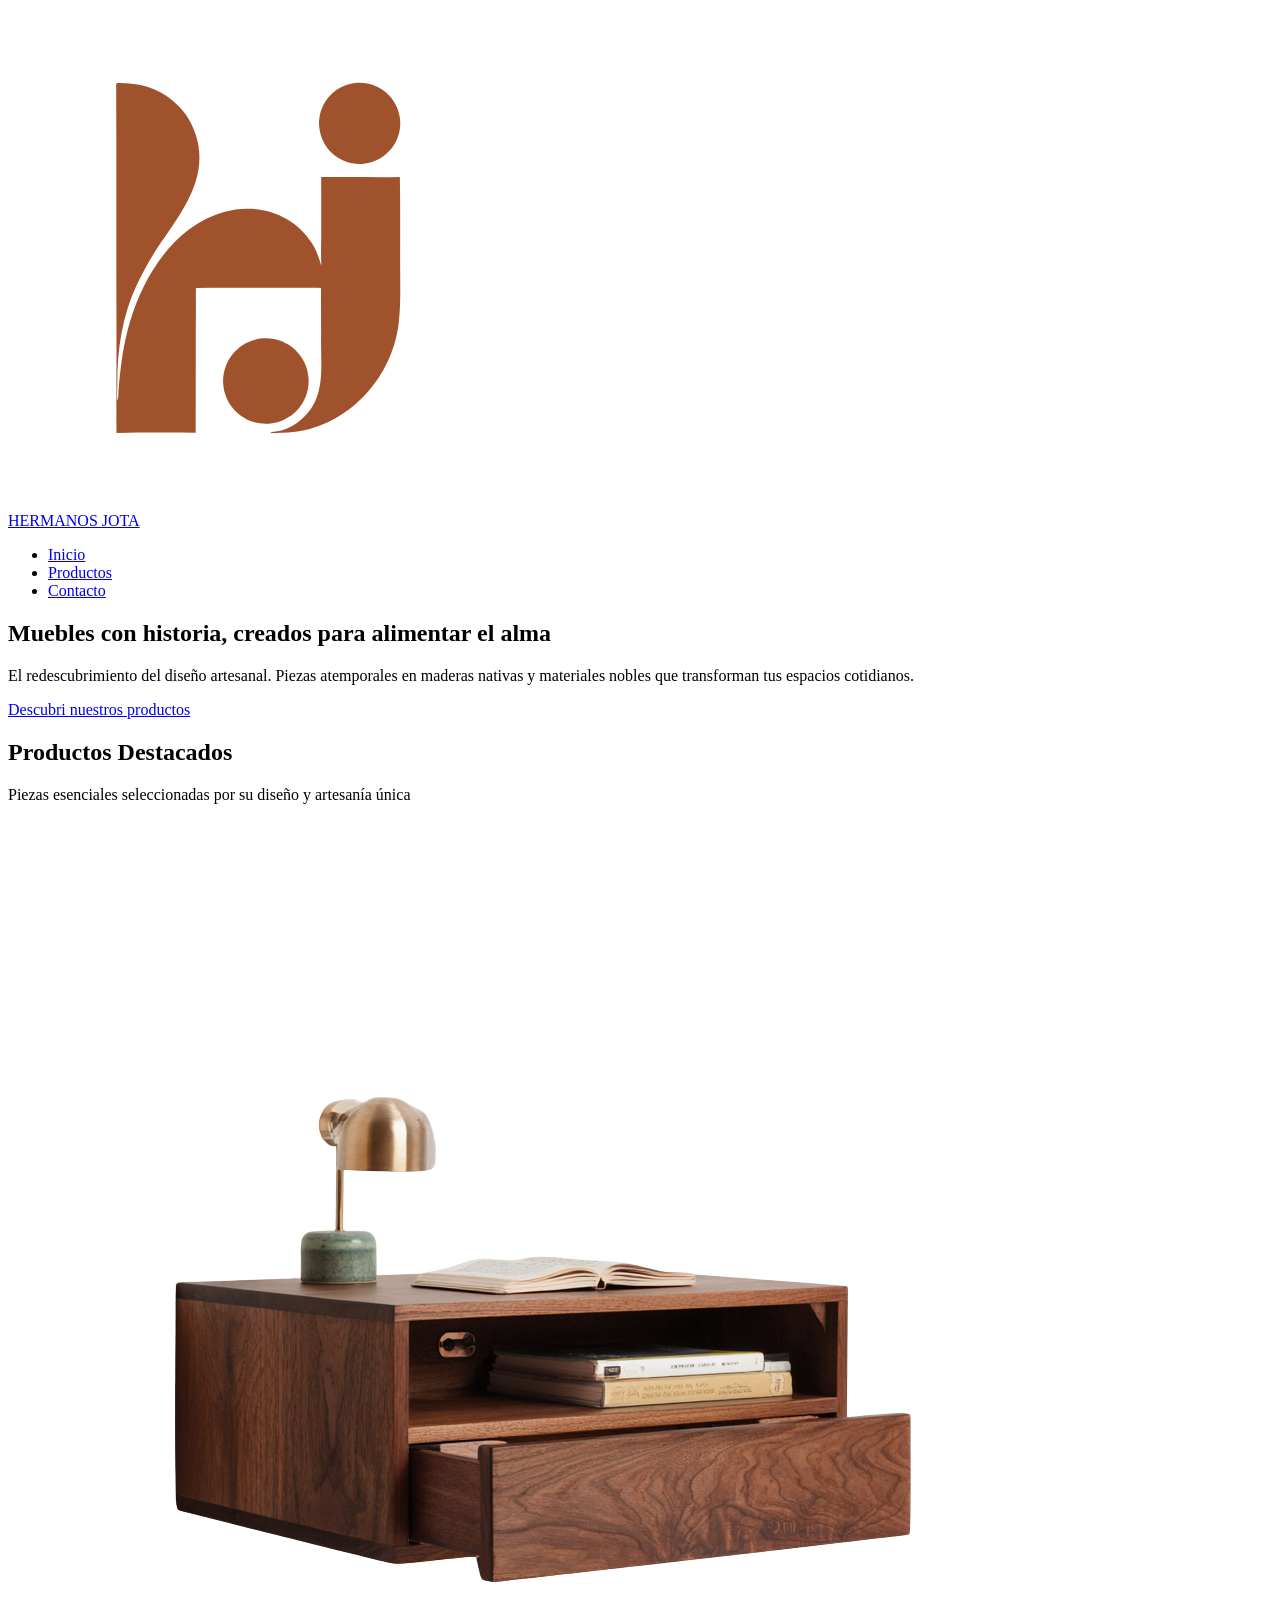
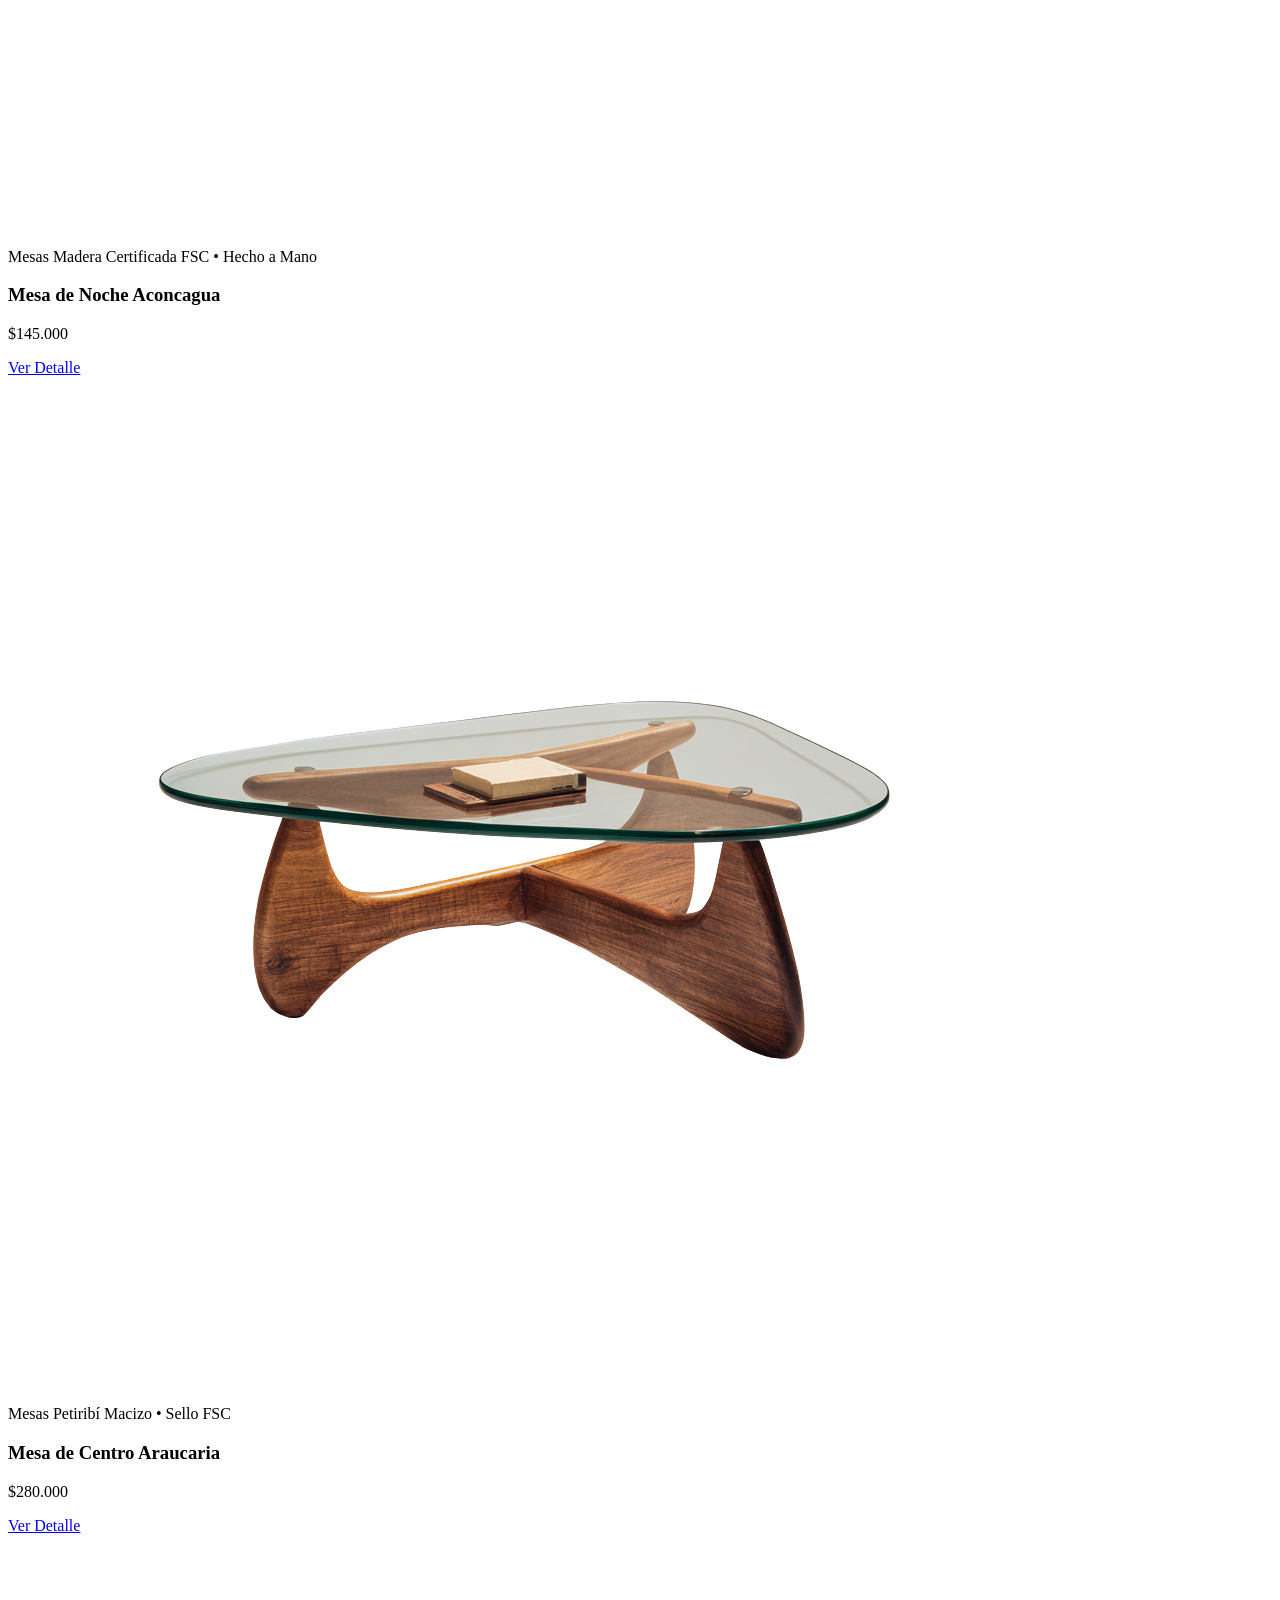
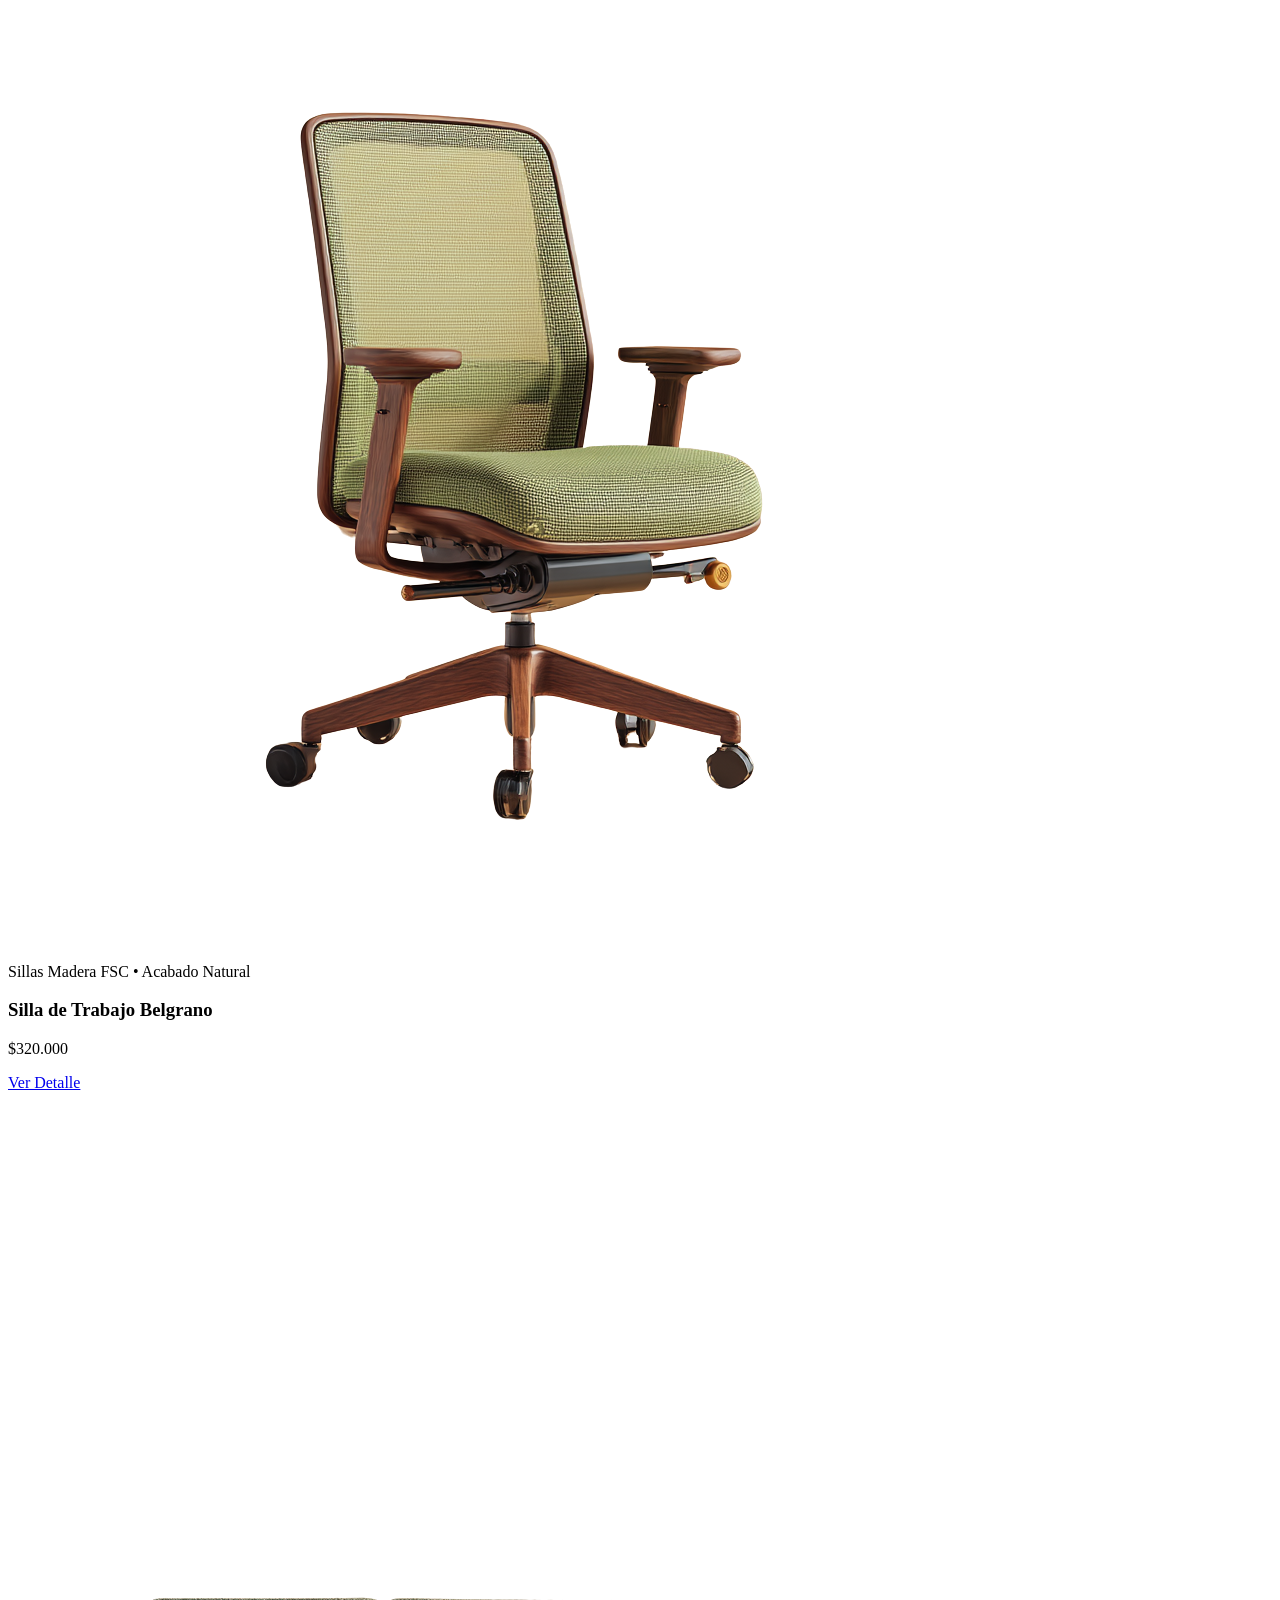
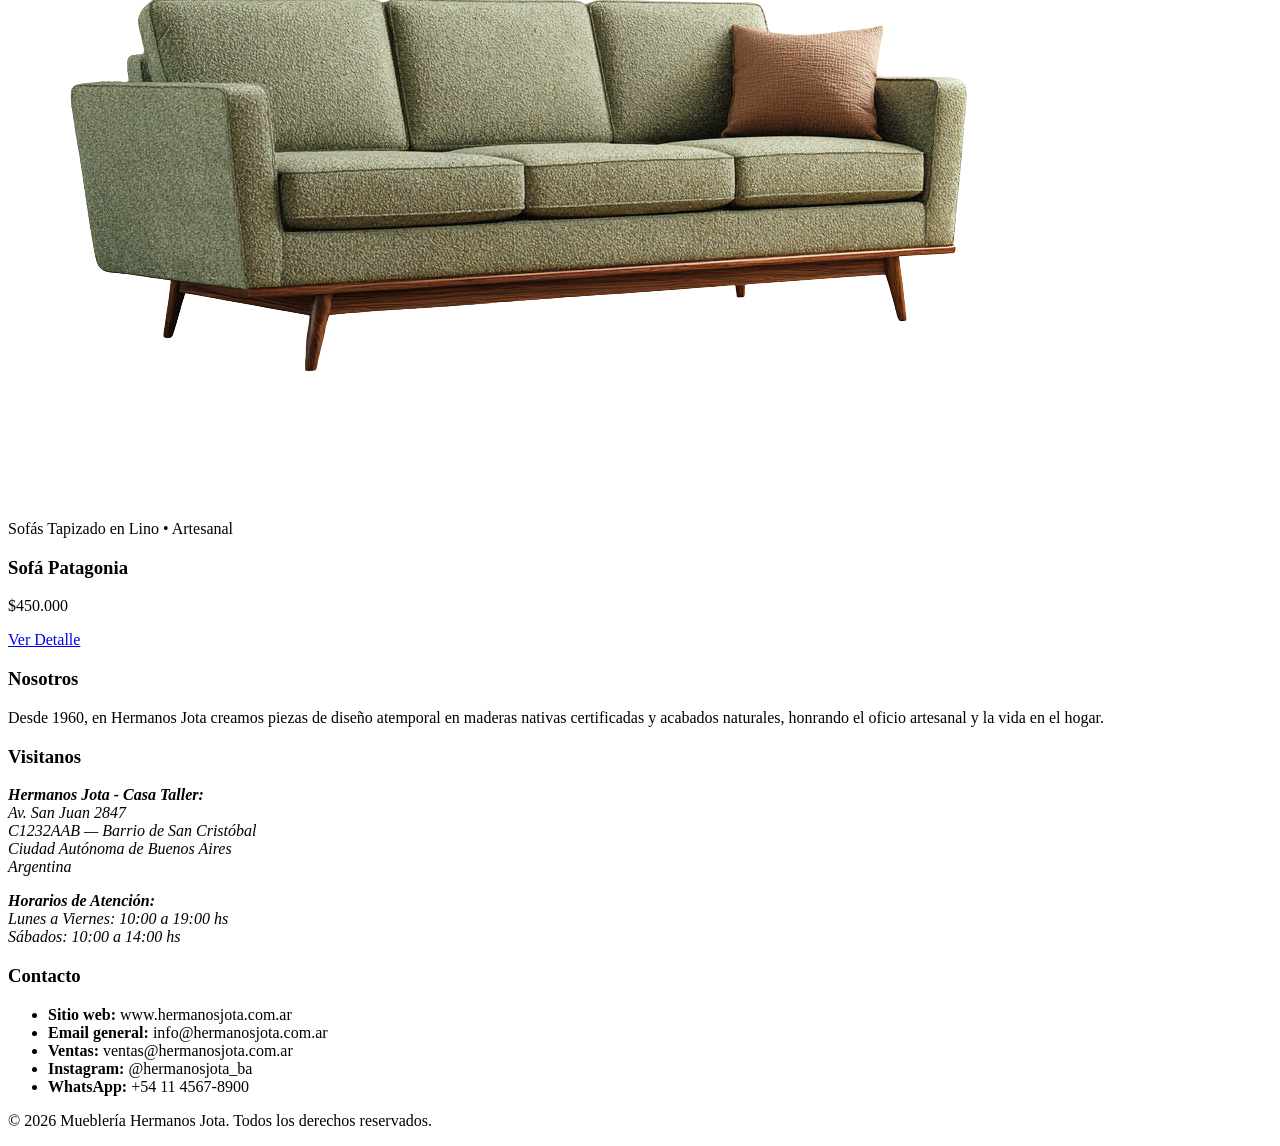
==== index.html @ 74945e02 "feat: implementado sitio base con hero-banner y seccion de productos destacados, aplicados footer y " ====
<!DOCTYPE html>
<html lang="es">

<head>
    <meta charset="UTF-8">
    <meta name="viewport" content="width=device-width, initial-scale=1.0">
    <meta name="description" content="Mueblería Hermanos Jota - Muebles de calidad y diseño para tu hogar.">
    <title>Mueblería Hermanos Jota | Inicio</title>

    <link rel="preconnect" href="https://fonts.googleapis.com">
    <link rel="preconnect" href="https://fonts.gstatic.com" crossorigin>

    <link
        href="https://fonts.googleapis.com/css2?family=Inter:wght@300;400;500;700&family=Playfair+Display:wght@400;700&display=swap"
        rel="stylesheet">

    <link rel="stylesheet" href="css/variables.css">
    <link rel="stylesheet" href="css/views/index.css">
</head>

<body>

    <!-- Header: Logo y Navegación Principal -->
    <header class="main-header">
        <div class="header-container">
            <a href="index.html" class="logo" aria-label="Inicio - Mueblería Hermanos Jota">
                <div class="logo-circle">
                    <img src="assets/img/ui/logo.svg" alt="Logo Mueblería Hermanos Jota">
                </div>

                <span class="logo-text">HERMANOS JOTA</span>
            </a>
            <nav class="main-nav" aria-label="Navegación principal">
                <ul class="nav-list">
                    <li class="nav-item"><a href="index.html" class="nav-link active">Inicio</a></li>
                    <li class="nav-item"><a href="productos.html" class="nav-link">Productos</a></li>
                    <li class="nav-item"><a href="contacto.html" class="nav-link">Contacto</a></li>
                </ul>
            </nav>
        </div>
    </header>

    <!-- Main Content -->
    <main>
        <!-- Hero Banner Principal -->
        <section class="hero-banner" aria-label="Banner principal">
            <div class="hero-container">
                <!-- Estructura base para el banner principal -->
                <h1 id="hero-title" class="hero-title">Muebles con historia, creados para alimentar el alma</h1>
                <p class="hero-description">
                    El redescubrimiento del diseño artesanal. Piezas atemporales en maderas nativas
                    y materiales nobles que transforman tus espacios cotidianos.
                </p>
                <div class="hero-actions">
                    <a href="productos.html" class="btn-primary">Descubri nuestros productos</a>
                </div>
            </div>
        </section>

        <!-- Sección de Productos Destacados -->
        <section class="featured-products" aria-labelledby="featured-title">
            <div class="featured-container">
                <header class="section-header">
                    <h2 id="featured-title" class="section-title">Productos Destacados</h2>
                    <p class="section-subtitle">Piezas esenciales seleccionadas por su diseño y artesanía única</p>
                </header>

                <!-- Contenedor de 4 productos destacados -->
                <div id="featured-products-grid" class="products-grid">
                    <article class="product-card">
                        <div class="product-image-container">
                            <img src="assets/img/products/aconcagua.png" alt="Mesa de Noche Aconcagua en madera maciza"
                                class="product-image">
                        </div>
                        <div class="product-content">
                            <span class="product-category">Mesas</span>
                            <span class="producto-tagline">Madera Certificada FSC • Hecho a Mano</span>
                            <h3 class="product-title">Mesa de Noche Aconcagua</h3>
                            <p class="product-price">$145.000</p>
                            <a href="producto.html" class="product-link" aria-label="Ver detalle de Mesa de Noche Aconcagua">
                                Ver Detalle
                            </a>
                        </div>
                    </article>

                    <article class="product-card">
                        <div class="product-image-container">
                            <img src="assets/img/products/araucaria.png" alt="Mesa de centro Araucaria en petiribí"
                                class="product-image">
                        </div>
                        <div class="product-content">
                            <span class="product-category">Mesas</span>
                            <span class="producto-tagline">Petiribí Macizo • Sello FSC</span>
                            <h3 class="product-title">Mesa de Centro Araucaria</h3>
                            <p class="product-price">$280.000</p>
                            <a href="producto.html" class="product-link" aria-label="Ver detalle de Mesa de Centro Araucaria">
                                Ver Detalle
                            </a>
                        </div>
                    </article>

                    <article class="product-card">
                        <div class="product-image-container">
                            <img src="assets/img/products/belgrano.png" alt="Silla de trabajo Belgrano en madera nativa"
                                class="product-image">
                        </div>
                        <div class="product-content">
                            <span class="product-category">Sillas</span>
                            <span class="producto-tagline">Madera FSC • Acabado Natural</span>
                            <h3 class="product-title">Silla de Trabajo Belgrano</h3>
                            <p class="product-price">$320.000</p>
                            <a href="producto.html" class="product-link" aria-label="Ver detalle de Silla de Trabajo Belgrano">
                                Ver Detalle
                            </a>
                        </div>
                    </article>

                    <article class="product-card">
                        <div class="product-image-container">
                            <img src="assets/img/products/patagonia.png"
                                alt="Sofá Patagonia de 3 cuerpos tapizado en lino" class="product-image">
                        </div>
                        <div class="product-content">
                            <span class="product-category">Sofás</span>
                            <span class="producto-tagline">Tapizado en Lino • Artesanal</span>
                            <h3 class="product-title">Sofá Patagonia</h3>
                            <p class="product-price">$450.000</p>
                            <a href="producto.html" class="product-link" aria-label="Ver detalle de Sofá Patagonia">
                                Ver Detalle
                            </a>
                        </div>
                    </article>
                </div>
            </div>
        </section>
    </main>

    <!-- Footer: Información básica -->
    <footer class="main-footer">
        <div class="footer-container">
            <div class="footer-info">
                <!-- Bloque: Sobre la Mueblería -->
                <div class="footer-block">
                    <h3 class="footer-title">Nosotros</h3>
                    <p class="footer-text">
                        Desde 1960, en Hermanos Jota creamos piezas de diseño atemporal
                        en maderas nativas certificadas y acabados naturales, honrando
                        el oficio artesanal y la vida en el hogar.
                    </p>
                </div>

                <!-- Bloque: Dirección y Horarios de Atención -->
                <div class="footer-block">
                    <h3 class="footer-title">Visitanos</h3>
                    <address class="footer-address">
                        <p class="footer-text">
                            <strong>Hermanos Jota - Casa Taller:</strong><br>
                            Av. San Juan 2847<br>
                            C1232AAB — Barrio de San Cristóbal<br>
                            Ciudad Autónoma de Buenos Aires<br>
                            Argentina
                        </p>
                        <p class="footer-text">
                            <strong>Horarios de Atención:</strong><br>
                            Lunes a Viernes: 10:00 a 19:00 hs<br>
                            Sábados: 10:00 a 14:00 hs
                        </p>
                    </address>
                </div>

                <!-- Bloque: Información de Contacto -->
                <div class="footer-block">
                    <h3 class="footer-title">Contacto</h3>
                    <ul class="footer-list">
                        <li class="footer-text">
                            <strong>Sitio web:</strong> www.hermanosjota.com.ar
                        </li>
                        <li class="footer-text">
                            <strong>Email general:</strong> info@hermanosjota.com.ar
                        </li>
                        <li class="footer-text">
                            <strong>Ventas:</strong> ventas@hermanosjota.com.ar
                        </li>
                        <li class="footer-text">
                            <strong>Instagram:</strong> @hermanosjota_ba
                        </li>
                        <li class="footer-text">
                            <strong>WhatsApp:</strong> +54 11 4567-8900
                        </li>
                    </ul>
                </div>
            </div>

            <div class="footer-bottom">
                <p>&copy; 2026 Mueblería Hermanos Jota. Todos los derechos reservados.</p>
            </div>
        </div>
    </footer>

</body>

</html>
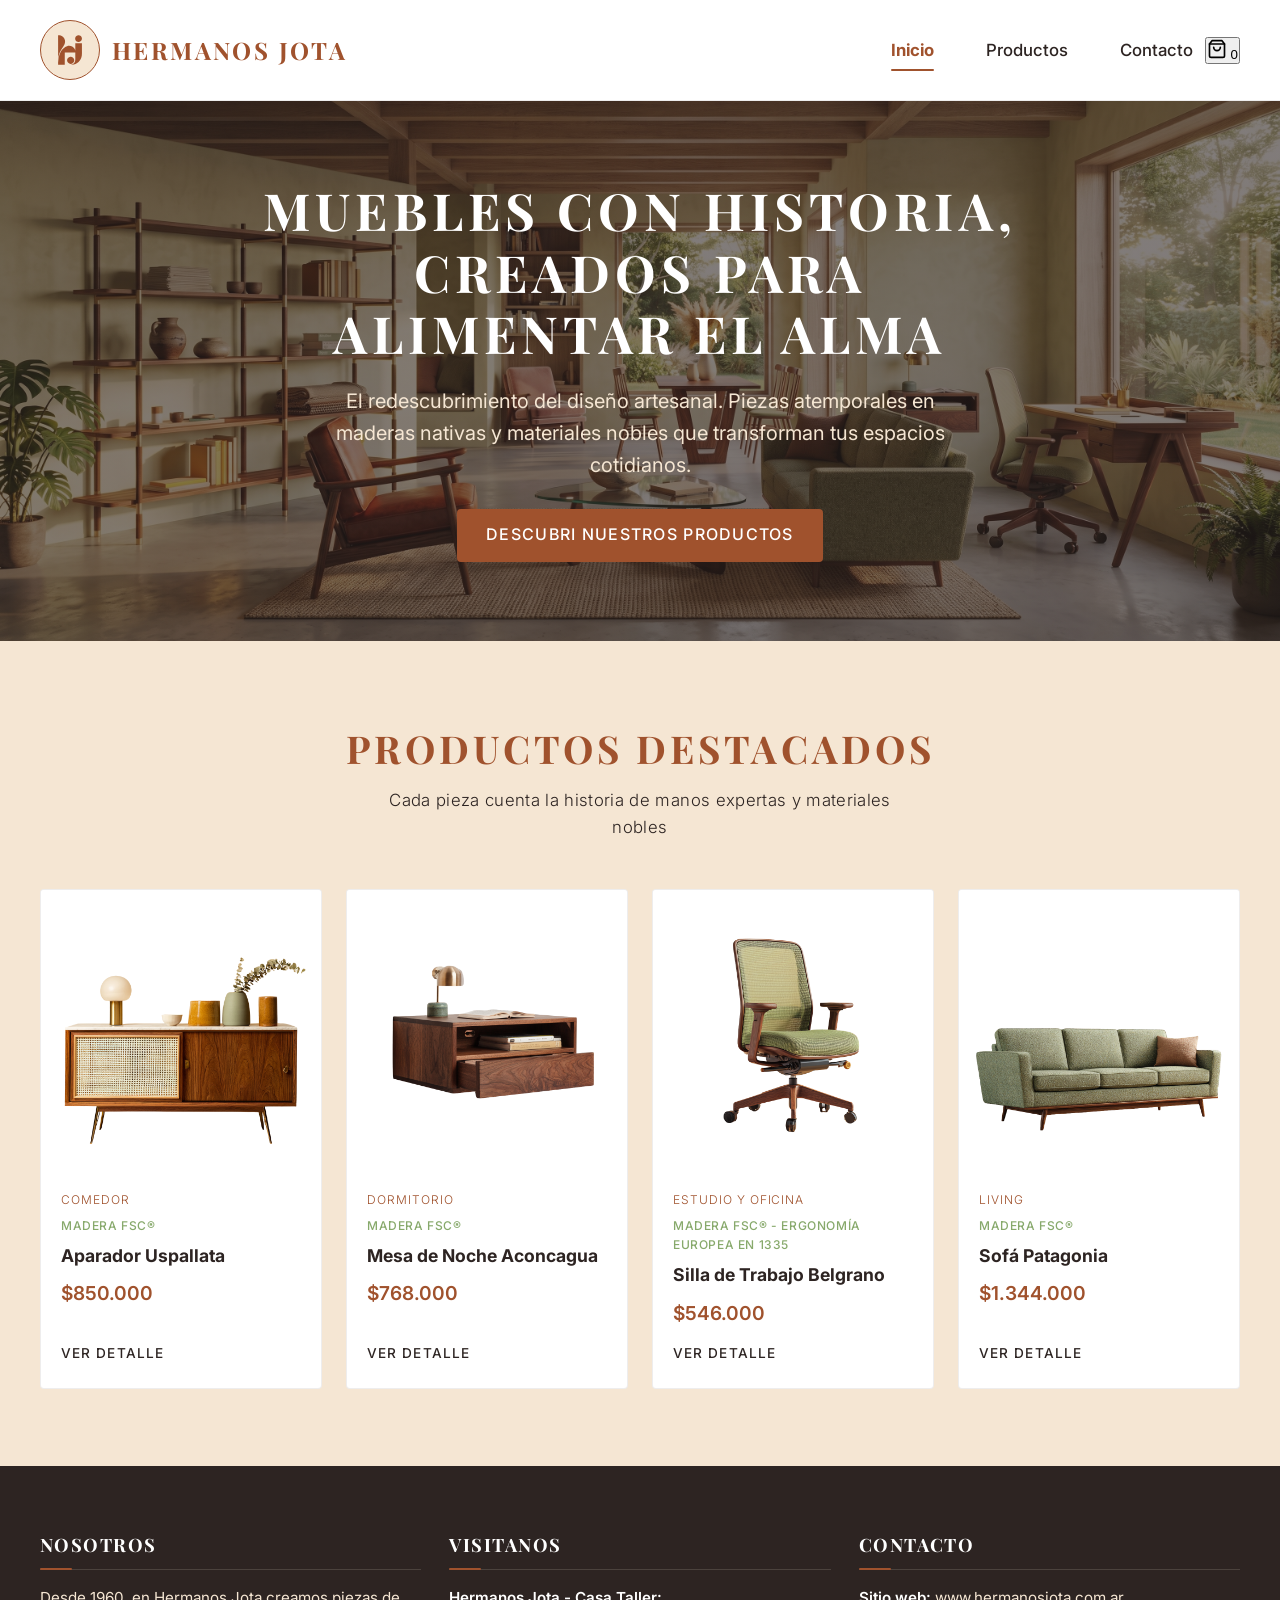
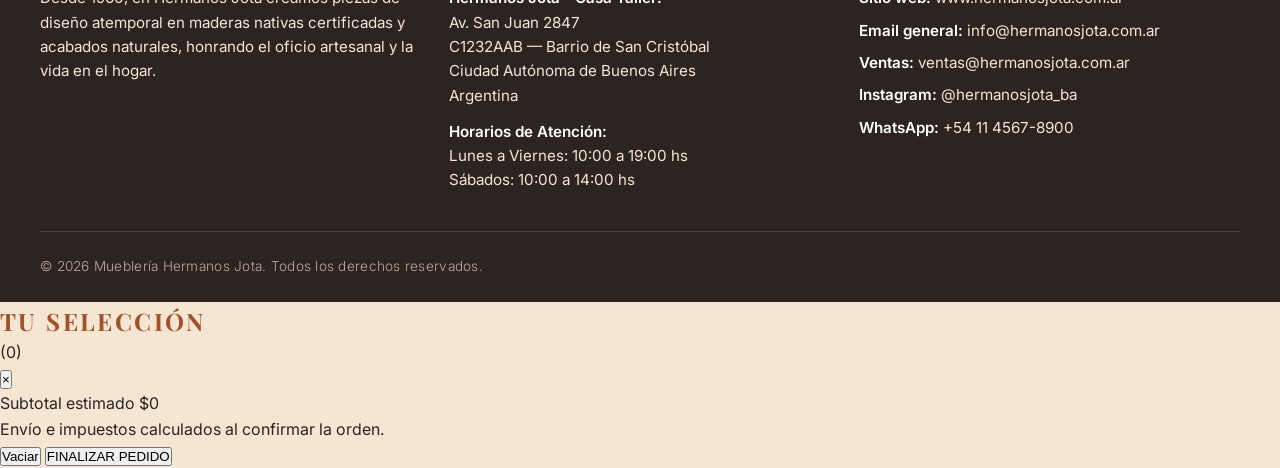
==== commit a2c77e7c: "feat: implement cart functionality and modularize product catalog views with dynamic rendering and f" ====
--- a/index.html
+++ b/index.html
@@ -4,7 +4,7 @@
 <head>
     <meta charset="UTF-8">
     <meta name="viewport" content="width=device-width, initial-scale=1.0">
-    <meta name="description" content="Mueblería Hermanos Jota - Muebles de calidad y diseño para tu hogar.">
+    <meta name="description" content="Mueblería Hermanos Jota - Muebles con historia creados para alimentar el alma. Piezas atemporales en maderas nativas y materiales nobles.">
     <title>Mueblería Hermanos Jota | Inicio</title>
 
     <link rel="preconnect" href="https://fonts.googleapis.com">
@@ -36,6 +36,14 @@
                     <li class="nav-item"><a href="productos.html" class="nav-link">Productos</a></li>
                     <li class="nav-item"><a href="contacto.html" class="nav-link">Contacto</a></li>
                 </ul>
+                <button class="btn-cart" id="btn-cart-toggle" aria-label="Abrir carrito">
+                    <svg class="cart-icon" viewBox="0 0 24 24" width="20" height="20" fill="none" stroke="currentColor" stroke-width="2" stroke-linecap="round" stroke-linejoin="round" aria-hidden="true">
+                        <path d="M6 2L3 6v14a2 2 0 0 0 2 2h14a2 2 0 0 0 2-2V6l-3-4z"></path>
+                        <line x1="3" y1="6" x2="21" y2="6"></line>
+                        <path d="M16 10a4 4 0 0 1-8 0"></path>
+                    </svg>
+                    <span class="cart-badge" id="cart-badge">0</span>
+                </button>
             </nav>
         </div>
     </header>
@@ -62,70 +70,70 @@
             <div class="featured-container">
                 <header class="section-header">
                     <h2 id="featured-title" class="section-title">Productos Destacados</h2>
-                    <p class="section-subtitle">Piezas esenciales seleccionadas por su diseño y artesanía única</p>
+                    <p class="section-subtitle">Cada pieza cuenta la historia de manos expertas y materiales nobles</p>
                 </header>
 
                 <!-- Contenedor de 4 productos destacados -->
                 <div id="featured-products-grid" class="products-grid">
-                    <article class="product-card">
-                        <div class="product-image-container">
-                            <img src="assets/img/products/aconcagua.png" alt="Mesa de Noche Aconcagua en madera maciza"
-                                class="product-image">
-                        </div>
-                        <div class="product-content">
-                            <span class="product-category">Mesas</span>
-                            <span class="producto-tagline">Madera Certificada FSC • Hecho a Mano</span>
+                    <article class="product-card" data-id="uspallata">
+                        <div class="product-image-container">
+                            <img src="assets/img/products/uspallata.png" alt="Aparador Uspallata - Mueblería Hermanos Jota"
+                                class="product-image" loading="lazy">
+                        </div>
+                        <div class="product-content">
+                            <span class="product-category">Comedor</span>
+                            <span class="producto-tagline">Madera FSC®</span>
+                            <h3 class="product-title">Aparador Uspallata</h3>
+                            <p class="product-price">$850.000</p>
+                            <a href="producto.html?id=uspallata" class="product-link" aria-label="Ver detalle de Aparador Uspallata">
+                                Ver Detalle
+                            </a>
+                        </div>
+                    </article>
+
+                    <article class="product-card" data-id="aconcagua">
+                        <div class="product-image-container">
+                            <img src="assets/img/products/aconcagua.png" alt="Mesa de Noche Aconcagua - Mueblería Hermanos Jota"
+                                class="product-image" loading="lazy">
+                        </div>
+                        <div class="product-content">
+                            <span class="product-category">Dormitorio</span>
+                            <span class="producto-tagline">Madera FSC®</span>
                             <h3 class="product-title">Mesa de Noche Aconcagua</h3>
-                            <p class="product-price">$145.000</p>
-                            <a href="producto.html" class="product-link" aria-label="Ver detalle de Mesa de Noche Aconcagua">
-                                Ver Detalle
-                            </a>
-                        </div>
-                    </article>
-
-                    <article class="product-card">
-                        <div class="product-image-container">
-                            <img src="assets/img/products/araucaria.png" alt="Mesa de centro Araucaria en petiribí"
-                                class="product-image">
-                        </div>
-                        <div class="product-content">
-                            <span class="product-category">Mesas</span>
-                            <span class="producto-tagline">Petiribí Macizo • Sello FSC</span>
-                            <h3 class="product-title">Mesa de Centro Araucaria</h3>
-                            <p class="product-price">$280.000</p>
-                            <a href="producto.html" class="product-link" aria-label="Ver detalle de Mesa de Centro Araucaria">
-                                Ver Detalle
-                            </a>
-                        </div>
-                    </article>
-
-                    <article class="product-card">
-                        <div class="product-image-container">
-                            <img src="assets/img/products/belgrano.png" alt="Silla de trabajo Belgrano en madera nativa"
-                                class="product-image">
-                        </div>
-                        <div class="product-content">
-                            <span class="product-category">Sillas</span>
-                            <span class="producto-tagline">Madera FSC • Acabado Natural</span>
+                            <p class="product-price">$768.000</p>
+                            <a href="producto.html?id=aconcagua" class="product-link" aria-label="Ver detalle de Mesa de Noche Aconcagua">
+                                Ver Detalle
+                            </a>
+                        </div>
+                    </article>
+
+                    <article class="product-card" data-id="belgrano">
+                        <div class="product-image-container">
+                            <img src="assets/img/products/belgrano.png" alt="Silla de Trabajo Belgrano - Mueblería Hermanos Jota"
+                                class="product-image" loading="lazy">
+                        </div>
+                        <div class="product-content">
+                            <span class="product-category">Estudio y Oficina</span>
+                            <span class="producto-tagline">Madera FSC® - Ergonomía europea EN 1335</span>
                             <h3 class="product-title">Silla de Trabajo Belgrano</h3>
-                            <p class="product-price">$320.000</p>
-                            <a href="producto.html" class="product-link" aria-label="Ver detalle de Silla de Trabajo Belgrano">
-                                Ver Detalle
-                            </a>
-                        </div>
-                    </article>
-
-                    <article class="product-card">
+                            <p class="product-price">$546.000</p>
+                            <a href="producto.html?id=belgrano" class="product-link" aria-label="Ver detalle de Silla de Trabajo Belgrano">
+                                Ver Detalle
+                            </a>
+                        </div>
+                    </article>
+
+                    <article class="product-card" data-id="patagonia">
                         <div class="product-image-container">
                             <img src="assets/img/products/patagonia.png"
-                                alt="Sofá Patagonia de 3 cuerpos tapizado en lino" class="product-image">
-                        </div>
-                        <div class="product-content">
-                            <span class="product-category">Sofás</span>
-                            <span class="producto-tagline">Tapizado en Lino • Artesanal</span>
+                                alt="Sofá Patagonia - Mueblería Hermanos Jota" class="product-image" loading="lazy">
+                        </div>
+                        <div class="product-content">
+                            <span class="product-category">Living</span>
+                            <span class="producto-tagline">Madera FSC®</span>
                             <h3 class="product-title">Sofá Patagonia</h3>
-                            <p class="product-price">$450.000</p>
-                            <a href="producto.html" class="product-link" aria-label="Ver detalle de Sofá Patagonia">
+                            <p class="product-price">$1.344.000</p>
+                            <a href="producto.html?id=patagonia" class="product-link" aria-label="Ver detalle de Sofá Patagonia">
                                 Ver Detalle
                             </a>
                         </div>
@@ -197,6 +205,32 @@
         </div>
     </footer>
 
+    <!-- Componente Global: Overlay y Drawer del Carrito -->
+    <div class="cart-overlay" id="cart-overlay" aria-hidden="true"></div>
+    <aside class="cart-drawer" id="cart-drawer" role="dialog" aria-labelledby="cart-drawer-title" aria-modal="true" aria-hidden="true">
+        <div class="cart-header">
+            <div class="cart-header-title-wrap">
+                <h2 id="cart-drawer-title" class="cart-title">Tu Selección</h2>
+                <span class="cart-header-count" id="cart-header-count">(0)</span>
+            </div>
+            <button type="button" class="cart-close-btn" id="btn-cart-close" aria-label="Cerrar carrito">&times;</button>
+        </div>
+        <div class="cart-items-container" id="cart-items-container"></div>
+        <div class="cart-footer" id="cart-footer">
+            <div class="cart-subtotal-row">
+                <span class="cart-subtotal-label">Subtotal estimado</span>
+                <span class="cart-subtotal-amount" id="cart-subtotal-amount">$0</span>
+            </div>
+            <p class="cart-tax-notice">Envío e impuestos calculados al confirmar la orden.</p>
+            <div class="cart-actions">
+                <button type="button" class="btn-cart-empty" id="btn-cart-empty">Vaciar</button>
+                <button type="button" class="btn-cart-checkout" id="btn-cart-checkout">FINALIZAR PEDIDO</button>
+            </div>
+        </div>
+    </aside>
+
+    <!-- Scripts de interactividad y renderizado de destacados -->
+    <script type="module" src="js/views/index.js"></script>
 </body>
 
 </html>
--- a/css/variables.css
+++ b/css/variables.css
@@ -0,0 +1,52 @@
+:root {
+    --font-primary: 'Inter', sans-serif;
+    --font-secondary: 'Playfair Display', serif;
+
+    --color-siena-tostado: #A0522D;
+    --color-verde-salvia: #87A96B;
+    --color-alabastro-calido: #F5E6D3;
+    --color-vara-oro: #D4A437;
+    --color-rosa-polvoriento: #C47A6D;
+    --color-blanco: #FFFFFF;
+    --color-texto-oscuro: #2D2422;
+}
+
+*,
+*::before,
+*::after {
+    box-sizing: border-box;
+    margin: 0;
+    padding: 0;
+}
+
+body {
+    background-color: var(--color-alabastro-calido);
+    color: var(--color-texto-oscuro);
+    font-family: var(--font-primary);
+    font-weight: 400;
+    line-height: 1.6;
+    min-height: 100vh;
+    display: flex;
+    flex-direction: column;
+}
+
+/* Tipografía y Color para Encabezados (Manual 2026) */
+h1,
+h2,
+h3 {
+    font-family: var(--font-secondary);
+    color: var(--color-siena-tostado);
+}
+
+h1,
+h2 {
+    text-transform: uppercase;
+    letter-spacing: 0.1em;
+}
+
+/* Leyendas y notas secundarias (Manual 2026) */
+.text-caption,
+.text-note {
+    font-weight: 300;
+    letter-spacing: 0.02em;
+}
--- a/css/views/index.css
+++ b/css/views/index.css
@@ -0,0 +1,161 @@
+/* ==========================================================================
+   Vista: Inicio (index.css)
+   ========================================================================== */
+
+/* Importación de componentes compartidos */
+@import '../components/header.css';
+@import '../components/product-card.css';
+@import '../components/footer.css';
+
+/* ==========================================================================
+   Hero Banner Principal
+   ========================================================================== */
+.hero-banner {
+   position: relative;
+   background-image: linear-gradient(rgba(45, 36, 34, 0.6), rgba(45, 36, 34, 0.6)),
+      url('../../assets/img/hero-banner.png');
+   background-size: cover;
+   background-position: center;
+   background-repeat: no-repeat;
+
+   min-height: clamp(420px, 60vh, 650px);
+   display: flex;
+   align-items: center;
+   justify-content: center;
+   text-align: center;
+
+   padding: clamp(3rem, 6vw, 6rem) clamp(1.5rem, 4vw, 3rem);
+   color: var(--color-blanco);
+}
+
+.hero-container {
+   max-width: 800px;
+   margin: 0 auto;
+   display: flex;
+   flex-direction: column;
+   align-items: center;
+   gap: 1.25rem;
+}
+
+.hero-title {
+   font-size: clamp(2rem, 5vw, 3.2rem);
+   font-weight: 700;
+   line-height: 1.2;
+   color: var(--color-blanco);
+   text-transform: uppercase;
+   letter-spacing: 0.1em;
+}
+
+.hero-description {
+   font-size: clamp(1rem, 2vw, 1.25rem);
+   max-width: 650px;
+   color: var(--color-alabastro-calido);
+   line-height: 1.6;
+}
+
+.btn-primary {
+   display: inline-block;
+   background-color: var(--color-siena-tostado);
+   color: var(--color-blanco);
+   text-decoration: none;
+   font-family: var(--font-primary);
+   font-weight: 500;
+   text-transform: uppercase;
+   letter-spacing: 0.08em;
+   padding: 0.85rem 1.8rem;
+   border-radius: 4px;
+   margin-top: 0.5rem;
+   transition: background-color 0.2s ease, transform 0.2s ease;
+}
+
+.btn-primary:hover {
+   background-color: var(--color-vara-oro);
+   transform: translateY(-2px);
+}
+
+/* ==========================================================================
+   Sección: Productos Destacados (Grilla Editorial con Flexbox)
+   ========================================================================== */
+.featured-products {
+   padding: clamp(3.5rem, 6vw, 5.5rem) clamp(1rem, 4vw, 2.5rem);
+}
+
+.featured-container {
+   width: 100%;
+   max-width: 1200px;
+   margin: 0 auto;
+   display: flex;
+   flex-direction: column;
+   gap: clamp(2rem, 4vw, 3rem);
+}
+
+.section-header {
+   text-align: center;
+   display: flex;
+   flex-direction: column;
+   align-items: center;
+   gap: 0.5rem;
+}
+
+.section-title {
+   font-family: var(--font-secondary);
+   font-size: clamp(1.8rem, 4vw, 2.4rem);
+   font-weight: 700;
+   color: var(--color-siena-tostado);
+   text-transform: uppercase;
+   letter-spacing: 0.1em;
+   margin: 0;
+}
+
+.section-subtitle {
+   font-family: var(--font-primary);
+   font-size: clamp(0.95rem, 1.8vw, 1.05rem);
+   font-weight: 300;
+   letter-spacing: 0.02em;
+   color: var(--color-texto-oscuro);
+   max-width: 550px;
+   margin: 0 auto;
+}
+
+/* Micro-etiqueta de certificación y sustentabilidad */
+.producto-tagline {
+   display: block;
+   font-family: var(--font-primary);
+   font-weight: 500;
+   font-size: 0.75rem;
+   text-transform: uppercase;
+   letter-spacing: 0.05em;
+   color: var(--color-verde-salvia); /* #87A96B */
+   margin-bottom: 4px;
+}
+
+/* Grilla con Flexbox (Mobile First) */
+.products-grid {
+   display: flex;
+   flex-direction: row;
+   flex-wrap: wrap;
+   gap: 1.5rem;
+   width: 100%;
+}
+
+/* Mobile First: 1 columna encimada en pantallas pequeñas (< 576px) */
+.products-grid .product-card {
+   flex: 1 1 100%;
+   max-width: 100%;
+}
+
+/* Tablet (>= 576px): 2 columnas */
+@media (min-width: 576px) {
+   .products-grid .product-card {
+      flex: 1 1 calc(50% - 0.75rem);
+      max-width: calc(50% - 0.75rem);
+   }
+}
+
+/* Desktop (>= 992px): 4 columnas alineadas horizontalmente */
+@media (min-width: 992px) {
+   .products-grid .product-card {
+      flex: 1 1 calc(25% - 1.125rem);
+      max-width: calc(25% - 1.125rem);
+   }
+}
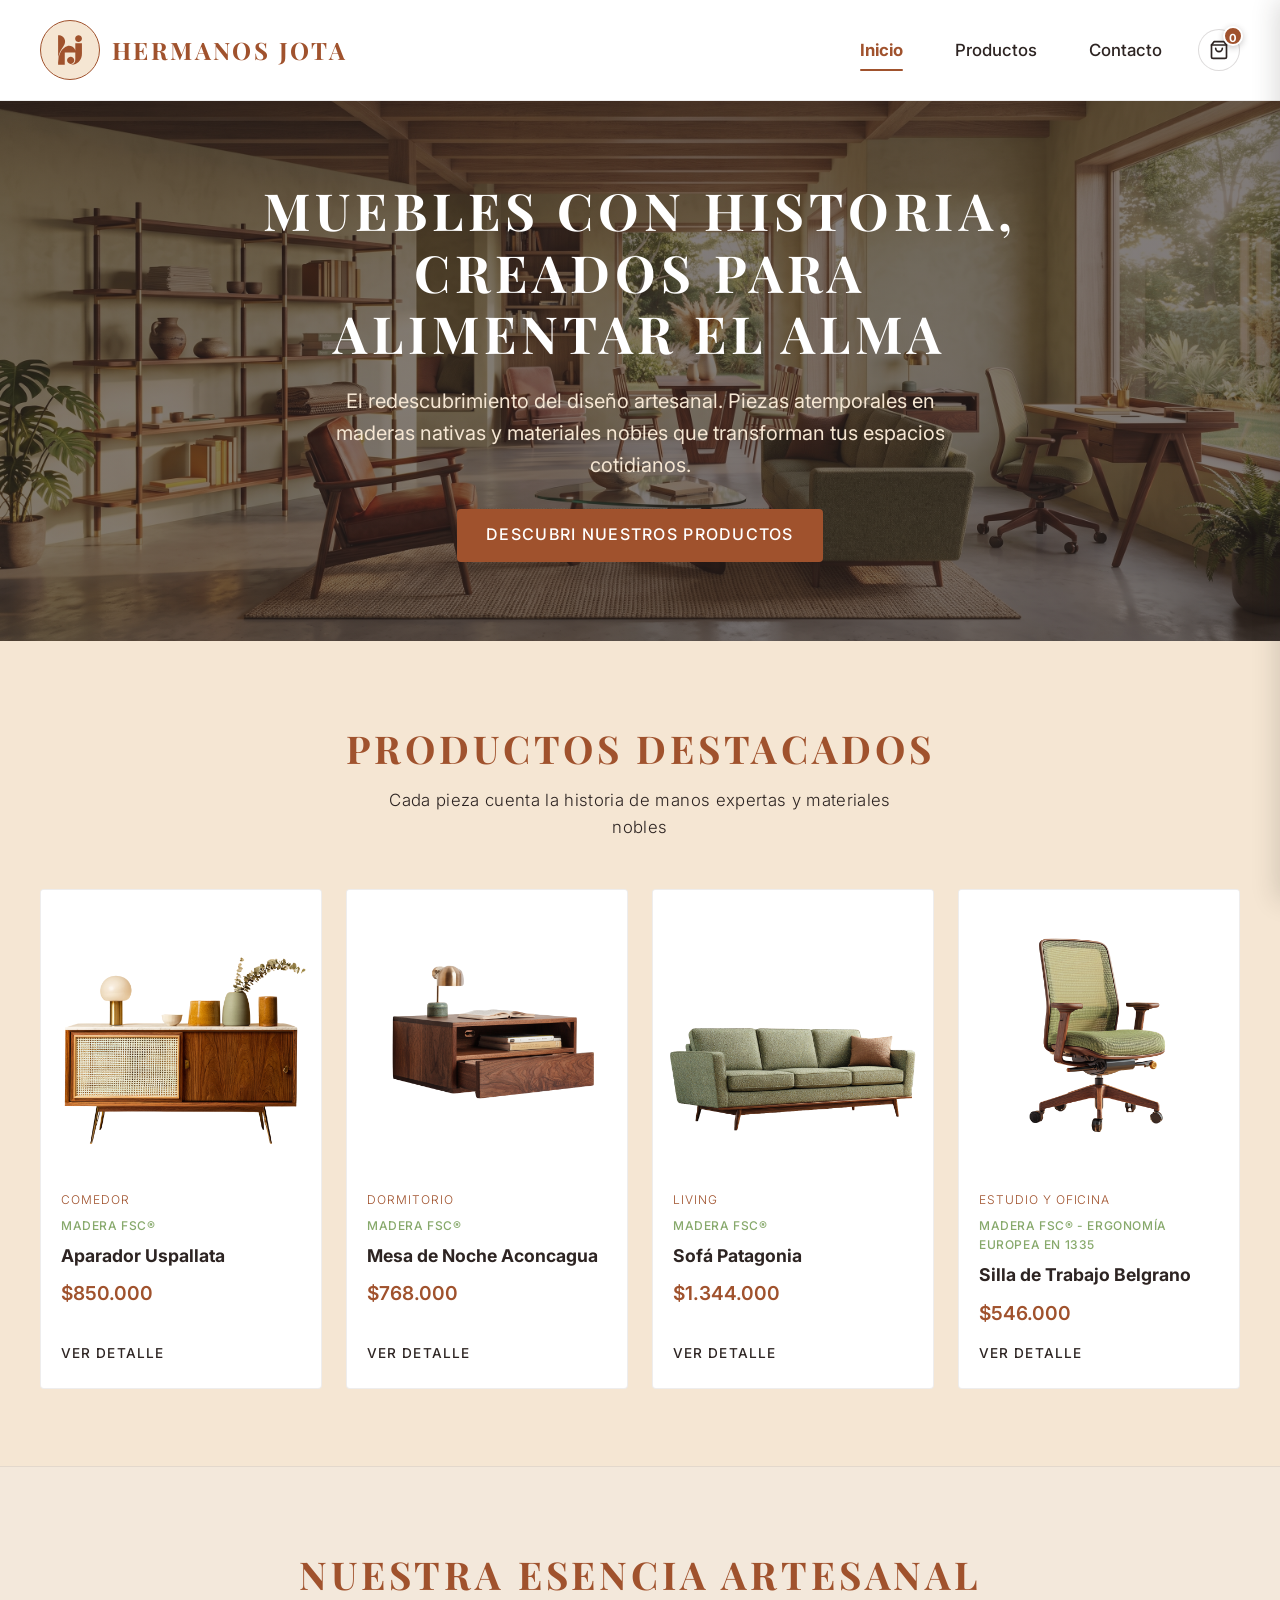
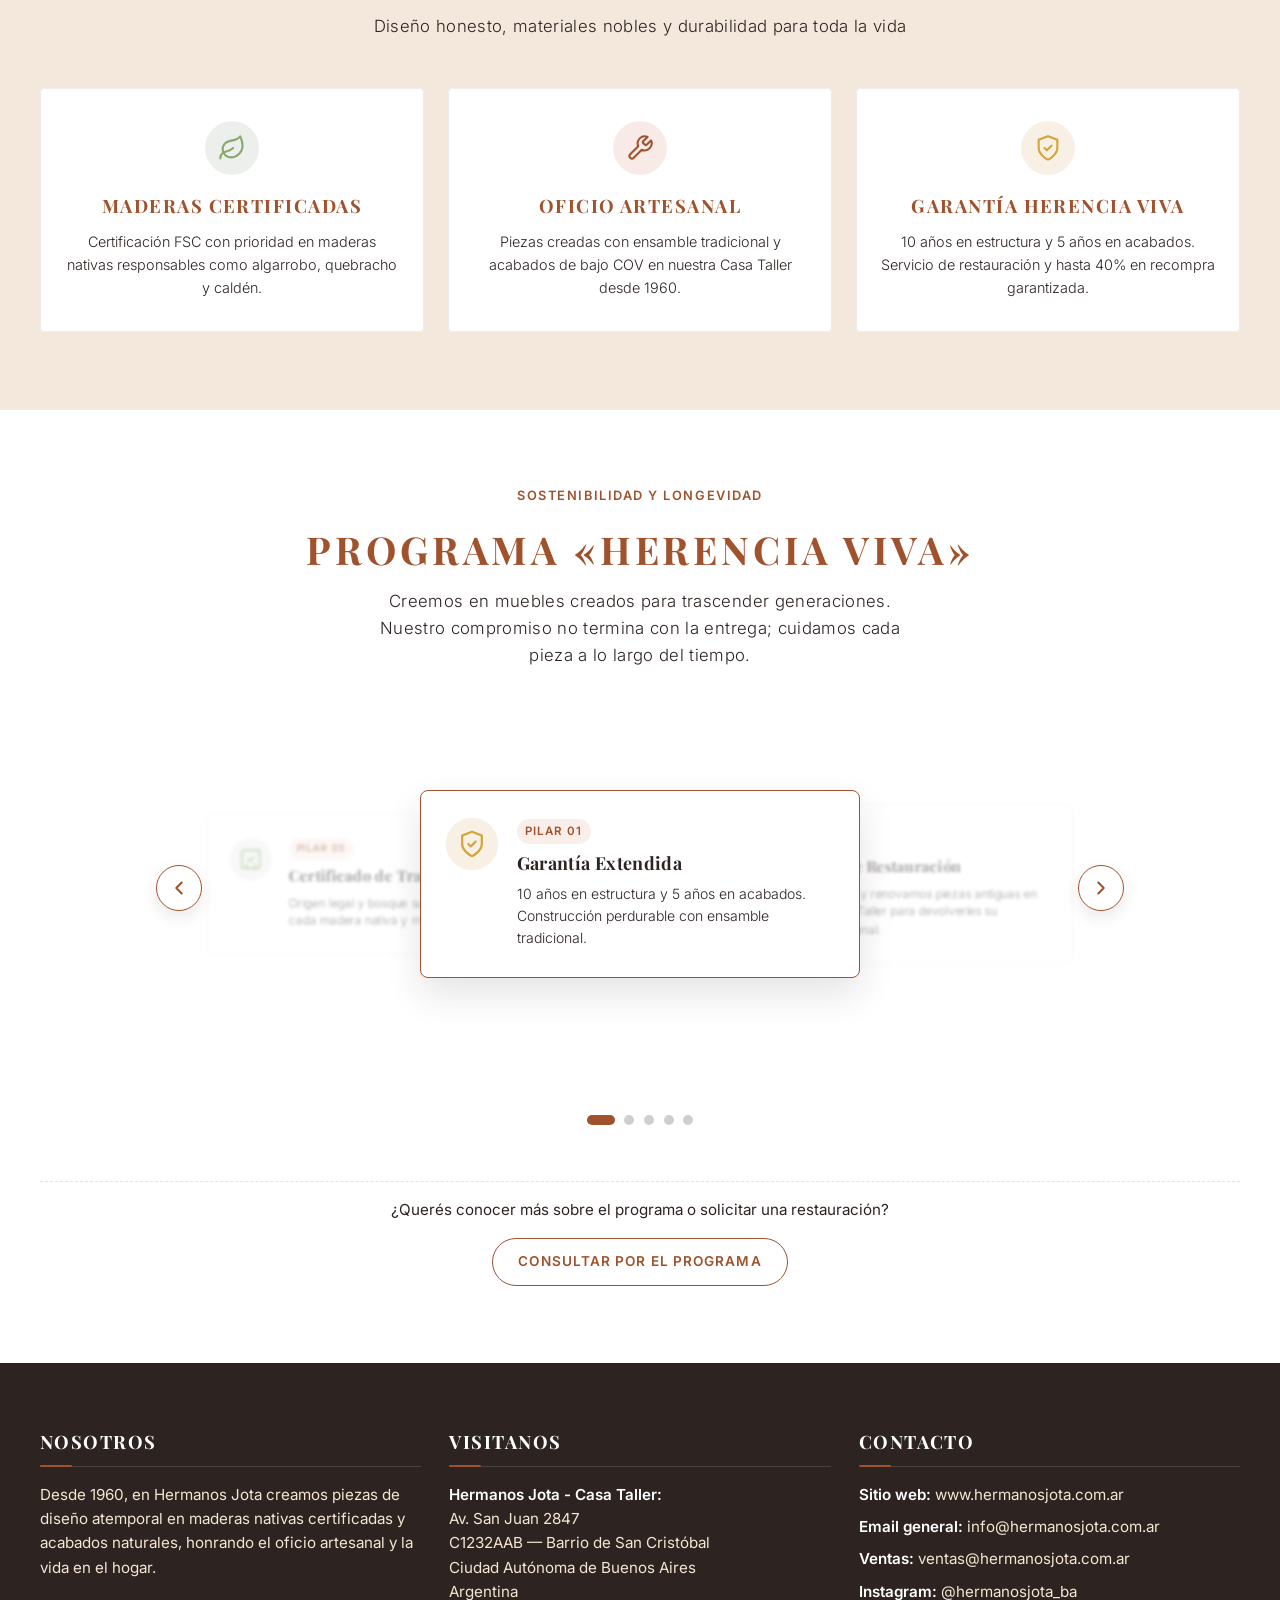
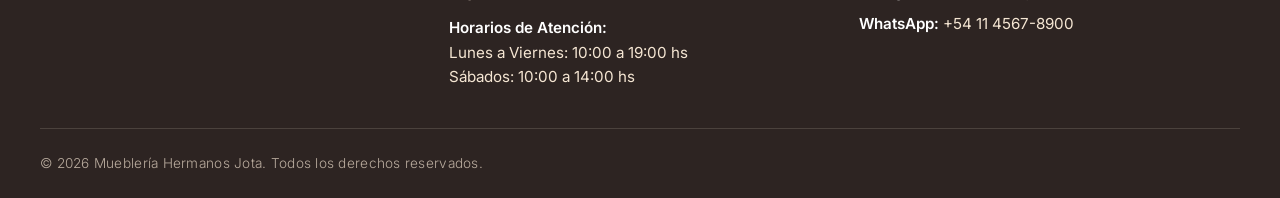
==== commit fff3ad95: "feat: agregado seccion de esencia y detalle" ====
--- a/index.html
+++ b/index.html
@@ -4,7 +4,8 @@
 <head>
     <meta charset="UTF-8">
     <meta name="viewport" content="width=device-width, initial-scale=1.0">
-    <meta name="description" content="Mueblería Hermanos Jota - Muebles con historia creados para alimentar el alma. Piezas atemporales en maderas nativas y materiales nobles.">
+    <meta name="description"
+        content="Mueblería Hermanos Jota - Muebles con historia creados para alimentar el alma. Piezas atemporales en maderas nativas y materiales nobles.">
     <title>Mueblería Hermanos Jota | Inicio</title>
 
     <link rel="preconnect" href="https://fonts.googleapis.com">
@@ -37,7 +38,8 @@
                     <li class="nav-item"><a href="contacto.html" class="nav-link">Contacto</a></li>
                 </ul>
                 <button class="btn-cart" id="btn-cart-toggle" aria-label="Abrir carrito">
-                    <svg class="cart-icon" viewBox="0 0 24 24" width="20" height="20" fill="none" stroke="currentColor" stroke-width="2" stroke-linecap="round" stroke-linejoin="round" aria-hidden="true">
+                    <svg class="cart-icon" viewBox="0 0 24 24" width="20" height="20" fill="none" stroke="currentColor"
+                        stroke-width="2" stroke-linecap="round" stroke-linejoin="round" aria-hidden="true">
                         <path d="M6 2L3 6v14a2 2 0 0 0 2 2h14a2 2 0 0 0 2-2V6l-3-4z"></path>
                         <line x1="3" y1="6" x2="21" y2="6"></line>
                         <path d="M16 10a4 4 0 0 1-8 0"></path>
@@ -77,15 +79,16 @@
                 <div id="featured-products-grid" class="products-grid">
                     <article class="product-card" data-id="uspallata">
                         <div class="product-image-container">
-                            <img src="assets/img/products/uspallata.png" alt="Aparador Uspallata - Mueblería Hermanos Jota"
-                                class="product-image" loading="lazy">
+                            <img src="assets/img/products/uspallata.png"
+                                alt="Aparador Uspallata - Mueblería Hermanos Jota" class="product-image" loading="lazy">
                         </div>
                         <div class="product-content">
                             <span class="product-category">Comedor</span>
                             <span class="producto-tagline">Madera FSC®</span>
                             <h3 class="product-title">Aparador Uspallata</h3>
                             <p class="product-price">$850.000</p>
-                            <a href="producto.html?id=uspallata" class="product-link" aria-label="Ver detalle de Aparador Uspallata">
+                            <a href="producto.html?id=uspallata" class="product-link"
+                                aria-label="Ver detalle de Aparador Uspallata">
                                 Ver Detalle
                             </a>
                         </div>
@@ -93,15 +96,17 @@
 
                     <article class="product-card" data-id="aconcagua">
                         <div class="product-image-container">
-                            <img src="assets/img/products/aconcagua.png" alt="Mesa de Noche Aconcagua - Mueblería Hermanos Jota"
-                                class="product-image" loading="lazy">
+                            <img src="assets/img/products/aconcagua.png"
+                                alt="Mesa de Noche Aconcagua - Mueblería Hermanos Jota" class="product-image"
+                                loading="lazy">
                         </div>
                         <div class="product-content">
                             <span class="product-category">Dormitorio</span>
                             <span class="producto-tagline">Madera FSC®</span>
                             <h3 class="product-title">Mesa de Noche Aconcagua</h3>
                             <p class="product-price">$768.000</p>
-                            <a href="producto.html?id=aconcagua" class="product-link" aria-label="Ver detalle de Mesa de Noche Aconcagua">
+                            <a href="producto.html?id=aconcagua" class="product-link"
+                                aria-label="Ver detalle de Mesa de Noche Aconcagua">
                                 Ver Detalle
                             </a>
                         </div>
@@ -109,15 +114,17 @@
 
                     <article class="product-card" data-id="belgrano">
                         <div class="product-image-container">
-                            <img src="assets/img/products/belgrano.png" alt="Silla de Trabajo Belgrano - Mueblería Hermanos Jota"
-                                class="product-image" loading="lazy">
+                            <img src="assets/img/products/belgrano.png"
+                                alt="Silla de Trabajo Belgrano - Mueblería Hermanos Jota" class="product-image"
+                                loading="lazy">
                         </div>
                         <div class="product-content">
                             <span class="product-category">Estudio y Oficina</span>
                             <span class="producto-tagline">Madera FSC® - Ergonomía europea EN 1335</span>
                             <h3 class="product-title">Silla de Trabajo Belgrano</h3>
                             <p class="product-price">$546.000</p>
-                            <a href="producto.html?id=belgrano" class="product-link" aria-label="Ver detalle de Silla de Trabajo Belgrano">
+                            <a href="producto.html?id=belgrano" class="product-link"
+                                aria-label="Ver detalle de Silla de Trabajo Belgrano">
                                 Ver Detalle
                             </a>
                         </div>
@@ -125,19 +132,243 @@
 
                     <article class="product-card" data-id="patagonia">
                         <div class="product-image-container">
-                            <img src="assets/img/products/patagonia.png"
-                                alt="Sofá Patagonia - Mueblería Hermanos Jota" class="product-image" loading="lazy">
+                            <img src="assets/img/products/patagonia.png" alt="Sofá Patagonia - Mueblería Hermanos Jota"
+                                class="product-image" loading="lazy">
                         </div>
                         <div class="product-content">
                             <span class="product-category">Living</span>
                             <span class="producto-tagline">Madera FSC®</span>
                             <h3 class="product-title">Sofá Patagonia</h3>
                             <p class="product-price">$1.344.000</p>
-                            <a href="producto.html?id=patagonia" class="product-link" aria-label="Ver detalle de Sofá Patagonia">
+                            <a href="producto.html?id=patagonia" class="product-link"
+                                aria-label="Ver detalle de Sofá Patagonia">
                                 Ver Detalle
                             </a>
                         </div>
                     </article>
+                </div>
+            </div>
+        </section>
+
+        <!-- Sección de Compromiso Artesanal / Beneficios -->
+        <section class="home-features" aria-label="Compromiso Hermanos Jota">
+            <div class="features-container">
+                <header class="section-header">
+                    <h2 class="section-title">Nuestra Esencia Artesanal</h2>
+                    <p class="section-subtitle">Diseño honesto, materiales nobles y durabilidad para toda la vida</p>
+                </header>
+                <div class="features-grid">
+                    <div class="feature-card">
+                        <div class="feature-icon-wrapper feature-icon-salvia" aria-hidden="true">
+                            <svg class="feature-svg" viewBox="0 0 24 24" width="28" height="28" fill="none"
+                                stroke="currentColor" stroke-width="1.8" stroke-linecap="round" stroke-linejoin="round">
+                                <path
+                                    d="M11 20A7 7 0 0 1 9.8 6.1C15.5 5 17 4.48 19 2c1 2 2 4.18 2 8 0 5.5-4.78 10-10 10Z">
+                                </path>
+                                <path d="M2 21c0-3 1.85-5.36 5.08-6C9.5 14.52 12 13 13 12"></path>
+                            </svg>
+                        </div>
+                        <h3 class="feature-title">Maderas Certificadas</h3>
+                        <p class="feature-description">
+                            Certificación FSC con prioridad en maderas nativas responsables como algarrobo, quebracho y
+                            caldén.
+                        </p>
+                    </div>
+                    <div class="feature-card">
+                        <div class="feature-icon-wrapper feature-icon-siena" aria-hidden="true">
+                            <svg class="feature-svg" viewBox="0 0 24 24" width="28" height="28" fill="none"
+                                stroke="currentColor" stroke-width="1.8" stroke-linecap="round" stroke-linejoin="round">
+                                <path
+                                    d="M14.7 6.3a1 1 0 0 0 0 1.4l1.6 1.6a1 1 0 0 0 1.4 0l3.77-3.77a6 6 0 0 1-7.94 7.94l-6.91 6.91a2.12 2.12 0 0 1-3-3l6.91-6.91a6 6 0 0 1 7.94-7.94l-3.76 3.76z">
+                                </path>
+                            </svg>
+                        </div>
+                        <h3 class="feature-title">Oficio Artesanal</h3>
+                        <p class="feature-description">
+                            Piezas creadas con ensamble tradicional y acabados de bajo COV en nuestra Casa Taller desde
+                            1960.
+                        </p>
+                    </div>
+                    <div class="feature-card">
+                        <div class="feature-icon-wrapper feature-icon-oro" aria-hidden="true">
+                            <svg class="feature-svg" viewBox="0 0 24 24" width="28" height="28" fill="none"
+                                stroke="currentColor" stroke-width="1.8" stroke-linecap="round" stroke-linejoin="round">
+                                <path d="M12 22s8-4 8-10V5l-8-3-8 3v7c0 6 8 10 8 10z"></path>
+                                <path d="m9 12 2 2 4-4"></path>
+                            </svg>
+                        </div>
+                        <h3 class="feature-title">Garantía Herencia Viva</h3>
+                        <p class="feature-description">
+                            10 años en estructura y 5 años en acabados. Servicio de restauración y hasta 40% en recompra
+                            garantizada.
+                        </p>
+                    </div>
+                </div>
+            </div>
+        </section>
+
+        <!-- Sección: Programa Herencia Viva (Carrusel Interactivo en Foco) -->
+        <section class="heritage-section" aria-labelledby="heritage-title">
+            <div class="heritage-container">
+                <header class="section-header heritage-header">
+                    <span class="heritage-tagline">Sostenibilidad y Longevidad</span>
+                    <h2 id="heritage-title" class="section-title">Programa «Herencia Viva»</h2>
+                    <p class="section-subtitle">
+                        Creemos en muebles creados para trascender generaciones. Nuestro compromiso no termina con la
+                        entrega; cuidamos cada pieza a lo largo del tiempo.
+                    </p>
+                </header>
+
+                <!-- Componente Carrusel en Foco -->
+                <div class="heritage-carousel" id="heritage-carousel" role="region"
+                    aria-label="Carrusel del Programa Herencia Viva">
+                    <!-- Flecha Anterior -->
+                    <button type="button" class="carousel-nav-btn carousel-btn-prev" id="carousel-btn-prev"
+                        aria-label="Punto anterior del programa">
+                        <svg viewBox="0 0 24 24" width="22" height="22" fill="none" stroke="currentColor"
+                            stroke-width="2.2" stroke-linecap="round" stroke-linejoin="round" aria-hidden="true">
+                            <polyline points="15 18 9 12 15 6"></polyline>
+                        </svg>
+                    </button>
+
+                    <!-- Escenario de Tarjetas -->
+                    <div class="heritage-carousel-stage" id="heritage-stage">
+                        <!-- 1. Garantía extendida -->
+                        <article class="heritage-card is-active" data-index="0">
+                            <div class="heritage-icon-wrapper heritage-icon-oro" aria-hidden="true">
+                                <svg class="heritage-svg" viewBox="0 0 24 24" width="28" height="28" fill="none"
+                                    stroke="currentColor" stroke-width="1.8" stroke-linecap="round"
+                                    stroke-linejoin="round">
+                                    <path d="M12 22s8-4 8-10V5l-8-3-8 3v7c0 6 8 10 8 10z"></path>
+                                    <path d="m9 12 2 2 4-4"></path>
+                                </svg>
+                            </div>
+                            <div class="heritage-content">
+                                <span class="heritage-badge">Pilar 01</span>
+                                <h3 class="heritage-item-title">Garantía Extendida</h3>
+                                <p class="heritage-item-desc">
+                                    10 años en estructura y 5 años en acabados. Construcción perdurable con ensamble
+                                    tradicional.
+                                </p>
+                            </div>
+                        </article>
+
+                        <!-- 2. Servicio de restauración -->
+                        <article class="heritage-card is-next" data-index="1">
+                            <div class="heritage-icon-wrapper heritage-icon-siena" aria-hidden="true">
+                                <svg class="heritage-svg" viewBox="0 0 24 24" width="28" height="28" fill="none"
+                                    stroke="currentColor" stroke-width="1.8" stroke-linecap="round"
+                                    stroke-linejoin="round">
+                                    <path d="M21 12a9 9 0 0 0-9-9 9.75 9.75 0 0 0-6.74 2.74L3 8"></path>
+                                    <path d="M3 3v5h5"></path>
+                                    <path d="M3 12a9 9 0 0 0 9 9 9.75 9.75 0 0 0 6.74-2.74L21 16"></path>
+                                    <path d="M16 16h5v5"></path>
+                                </svg>
+                            </div>
+                            <div class="heritage-content">
+                                <span class="heritage-badge">Pilar 02</span>
+                                <h3 class="heritage-item-title">Servicio de Restauración</h3>
+                                <p class="heritage-item-desc">
+                                    Recuperamos y renovamos piezas antiguas en nuestra Casa Taller para devolverles su
+                                    esplendor original.
+                                </p>
+                            </div>
+                        </article>
+
+                        <!-- 3. Taller de cuidados -->
+                        <article class="heritage-card is-hidden-right" data-index="2">
+                            <div class="heritage-icon-wrapper heritage-icon-salvia" aria-hidden="true">
+                                <svg class="heritage-svg" viewBox="0 0 24 24" width="28" height="28" fill="none"
+                                    stroke="currentColor" stroke-width="1.8" stroke-linecap="round"
+                                    stroke-linejoin="round">
+                                    <path d="M4 19.5v-15A2.5 2.5 0 0 1 6.5 2H20v20H6.5a2.5 2.5 0 0 1-2.5-2.5Z"></path>
+                                    <path d="M6 6h10"></path>
+                                    <path d="M6 10h10"></path>
+                                </svg>
+                            </div>
+                            <div class="heritage-content">
+                                <span class="heritage-badge">Pilar 03</span>
+                                <h3 class="heritage-item-title">Taller de Cuidados</h3>
+                                <p class="heritage-item-desc">
+                                    Capacitación gratuita para clientes, enfocada en el mantenimiento de sus piezas de
+                                    mueblería.
+                                </p>
+                            </div>
+                        </article>
+                        <!-- 4. Recompra garantizada -->
+                        <article class="heritage-card is-hidden-left" data-index="3">
+                            <div class="heritage-icon-wrapper heritage-icon-oro" aria-hidden="true">
+                                <svg class="heritage-svg" viewBox="0 0 24 24" width="28" height="28" fill="none"
+                                    stroke="currentColor" stroke-width="1.8" stroke-linecap="round"
+                                    stroke-linejoin="round">
+                                    <circle cx="12" cy="12" r="10"></circle>
+                                    <path d="M16 8h-6a2 2 0 1 0 0 4h4a2 2 0 1 1 0 4H8"></path>
+                                    <path d="M12 18V6"></path>
+                                </svg>
+                            </div>
+                            <div class="heritage-content">
+                                <span class="heritage-badge">Pilar 04</span>
+                                <h3 class="heritage-item-title">Recompra Garantizada</h3>
+                                <p class="heritage-item-desc">
+                                    Hasta 40% del valor en piezas bien cuidadas para impulsar la economía circular y
+                                    renovación del hogar.
+                                </p>
+                            </div>
+                        </article>
+
+                        <!-- 5. Certificado de trazabilidad -->
+                        <article class="heritage-card is-prev" data-index="4">
+                            <div class="heritage-icon-wrapper heritage-icon-salvia" aria-hidden="true">
+                                <svg class="heritage-svg" viewBox="0 0 24 24" width="28" height="28" fill="none"
+                                    stroke="currentColor" stroke-width="1.8" stroke-linecap="round"
+                                    stroke-linejoin="round">
+                                    <rect x="3" y="3" width="18" height="18" rx="2"></rect>
+                                    <path d="m9 12 2 2 4-4"></path>
+                                    <path d="M8 21v-4"></path>
+                                    <path d="M16 21v-4"></path>
+                                </svg>
+                            </div>
+                            <div class="heritage-content">
+                                <span class="heritage-badge">Pilar 05</span>
+                                <h3 class="heritage-item-title">Certificado de Trazabilidad</h3>
+                                <p class="heritage-item-desc">
+                                    Origen legal y bosque sustentable certificado de cada madera nativa y material noble
+                                    utilizado.
+                                </p>
+                            </div>
+                        </article>
+                    </div>
+
+                    <!-- Flecha Siguiente -->
+                    <button type="button" class="carousel-nav-btn carousel-btn-next" id="carousel-btn-next"
+                        aria-label="Siguiente punto del programa">
+                        <svg viewBox="0 0 24 24" width="22" height="22" fill="none" stroke="currentColor"
+                            stroke-width="2.2" stroke-linecap="round" stroke-linejoin="round" aria-hidden="true">
+                            <polyline points="9 18 15 12 9 6"></polyline>
+                        </svg>
+                    </button>
+                </div>
+
+                <!-- Indicadores / Dots -->
+                <div class="heritage-dots" id="heritage-dots" role="tablist"
+                    aria-label="Selector de pilares del programa">
+                    <button type="button" class="heritage-dot active" data-dot="0"
+                        aria-label="Ver pilar 1: Garantía Extendida" aria-selected="true" role="tab"></button>
+                    <button type="button" class="heritage-dot" data-dot="1"
+                        aria-label="Ver pilar 2: Servicio de Restauración" aria-selected="false" role="tab"></button>
+                    <button type="button" class="heritage-dot" data-dot="2" aria-label="Ver pilar 3: Taller de Cuidados"
+                        aria-selected="false" role="tab"></button>
+                    <button type="button" class="heritage-dot" data-dot="3"
+                        aria-label="Ver pilar 4: Recompra Garantizada" aria-selected="false" role="tab"></button>
+                    <button type="button" class="heritage-dot" data-dot="4"
+                        aria-label="Ver pilar 5: Certificado de Trazabilidad" aria-selected="false" role="tab"></button>
+                </div>
+
+                <div class="heritage-cta">
+                    <p class="heritage-cta-text">
+                        ¿Querés conocer más sobre el programa o solicitar una restauración?
+                    </p>
+                    <a href="contacto.html" class="btn-secondary">Consultar por el Programa</a>
                 </div>
             </div>
         </section>
@@ -207,13 +438,15 @@
 
     <!-- Componente Global: Overlay y Drawer del Carrito -->
     <div class="cart-overlay" id="cart-overlay" aria-hidden="true"></div>
-    <aside class="cart-drawer" id="cart-drawer" role="dialog" aria-labelledby="cart-drawer-title" aria-modal="true" aria-hidden="true">
+    <aside class="cart-drawer" id="cart-drawer" role="dialog" aria-labelledby="cart-drawer-title" aria-modal="true"
+        aria-hidden="true">
         <div class="cart-header">
             <div class="cart-header-title-wrap">
                 <h2 id="cart-drawer-title" class="cart-title">Tu Selección</h2>
                 <span class="cart-header-count" id="cart-header-count">(0)</span>
             </div>
-            <button type="button" class="cart-close-btn" id="btn-cart-close" aria-label="Cerrar carrito">&times;</button>
+            <button type="button" class="cart-close-btn" id="btn-cart-close"
+                aria-label="Cerrar carrito">&times;</button>
         </div>
         <div class="cart-items-container" id="cart-items-container"></div>
         <div class="cart-footer" id="cart-footer">
--- a/css/variables.css
+++ b/css/variables.css
@@ -1,6 +1,6 @@
 :root {
-    --font-primary: 'Inter', sans-serif;
-    --font-secondary: 'Playfair Display', serif;
+    --font-primary: 'Inter', -apple-system, BlinkMacSystemFont, 'Segoe UI', Roboto, sans-serif;
+    --font-secondary: 'Playfair Display', Georgia, serif;
 
     --color-siena-tostado: #A0522D;
     --color-verde-salvia: #87A96B;
--- a/css/views/index.css
+++ b/css/views/index.css
@@ -144,7 +144,7 @@
    max-width: 100%;
 }
 
-/* Tablet (>= 576px): 2 columnas */
+/* Tablet (>= 576px): 2 columnas balanceadas (2x2) */
 @media (min-width: 576px) {
    .products-grid .product-card {
       flex: 1 1 calc(50% - 0.75rem);
@@ -152,10 +152,485 @@
    }
 }
 
-/* Desktop (>= 992px): 4 columnas alineadas horizontalmente */
+/* Desktop (>= 992px): 4 columnas alineadas horizontalmente en una sola fila */
 @media (min-width: 992px) {
    .products-grid .product-card {
       flex: 1 1 calc(25% - 1.125rem);
       max-width: calc(25% - 1.125rem);
    }
+}
+
+/* ==========================================================================
+   Sección: Compromiso Artesanal / Pilares de Marca
+   ========================================================================== */
+.home-features {
+   padding: clamp(3.5rem, 6vw, 5.5rem) clamp(1rem, 4vw, 2.5rem);
+   background-color: rgba(239, 236, 230, 0.4);
+   border-top: 1px solid rgba(45, 36, 34, 0.08);
+}
+
+.features-container {
+   width: 100%;
+   max-width: 1200px;
+   margin: 0 auto;
+   display: flex;
+   flex-direction: column;
+   gap: clamp(2rem, 4vw, 3rem);
+}
+
+.features-grid {
+   display: flex;
+   flex-direction: column;
+   gap: 1.5rem;
+   width: 100%;
+}
+
+.feature-card {
+   flex: 1;
+   background-color: var(--color-blanco);
+   border: 1px solid rgba(45, 36, 34, 0.08);
+   border-radius: 4px;
+   padding: 2rem 1.5rem;
+   text-align: center;
+   display: flex;
+   flex-direction: column;
+   align-items: center;
+   gap: 0.6rem;
+   transition: transform 0.3s ease, box-shadow 0.3s ease, border-color 0.3s ease;
+}
+
+.feature-card:hover {
+   transform: translateY(-4px);
+   box-shadow: 0 10px 24px rgba(45, 36, 34, 0.08);
+   border-color: rgba(160, 82, 45, 0.25);
+}
+
+.feature-icon-wrapper {
+   width: 54px;
+   height: 54px;
+   border-radius: 50%;
+   display: inline-flex;
+   align-items: center;
+   justify-content: center;
+   margin-bottom: 0.35rem;
+   transition: transform 0.3s ease, background-color 0.3s ease, box-shadow 0.3s ease;
+}
+
+.feature-icon-salvia {
+   background-color: rgba(107, 127, 110, 0.12);
+   color: var(--color-verde-salvia);
+}
+
+.feature-icon-siena {
+   background-color: rgba(196, 90, 56, 0.12);
+   color: var(--color-siena-tostado);
+}
+
+.feature-icon-oro {
+   background-color: rgba(212, 163, 89, 0.16);
+   color: var(--color-vara-oro);
+}
+
+.feature-card:hover .feature-icon-wrapper {
+   transform: scale(1.1);
+}
+
+.feature-title {
+   font-family: var(--font-secondary);
+   font-size: 1.15rem;
+   font-weight: 700;
+   color: var(--color-siena-tostado);
+   text-transform: uppercase;
+   letter-spacing: 0.08em;
+   margin: 0;
+}
+
+.feature-description {
+   font-family: var(--font-primary);
+   font-size: 0.9rem;
+   color: var(--color-texto-oscuro);
+   line-height: 1.6;
+   font-weight: 300;
+   margin: 0;
+}
+
+@media (min-width: 768px) {
+   .features-grid {
+      flex-direction: row;
+   }
+}
+
+/* ==========================================================================
+   Sección: Programa Herencia Viva
+   ========================================================================== */
+.heritage-section {
+   padding: clamp(3.5rem, 6vw, 6rem) clamp(1rem, 4vw, 2.5rem);
+   background-color: var(--color-blanco);
+   border-top: 1px solid rgba(45, 36, 34, 0.08);
+}
+
+.heritage-container {
+   width: 100%;
+   max-width: 1200px;
+   margin: 0 auto;
+   display: flex;
+   flex-direction: column;
+   gap: clamp(2.5rem, 5vw, 3.5rem);
+}
+
+.heritage-header {
+   text-align: center;
+   max-width: 680px;
+   margin: 0 auto;
+}
+
+.heritage-tagline {
+   font-family: var(--font-primary);
+   font-size: 0.8rem;
+   font-weight: 600;
+   text-transform: uppercase;
+   letter-spacing: 0.12em;
+   color: var(--color-siena-tostado);
+   margin-bottom: 0.25rem;
+   display: inline-block;
+}
+
+/* Contenedor del Carrusel */
+.heritage-carousel {
+   position: relative;
+   width: 100%;
+   max-width: 980px;
+   margin: 0 auto;
+   display: flex;
+   align-items: center;
+   justify-content: center;
+   padding: 1.5rem 0 2rem;
+}
+
+/* Escenario / Stage donde coexisten las tarjetas en Foco */
+.heritage-carousel-stage {
+   position: relative;
+   width: 100%;
+   height: 270px;
+   display: flex;
+   align-items: center;
+   justify-content: center;
+}
+
+/* Tarjeta Base */
+.heritage-card {
+   position: absolute;
+   width: min(440px, 80%);
+   background-color: var(--color-blanco);
+   border: 1px solid rgba(45, 36, 34, 0.1);
+   border-radius: 8px;
+   padding: 1.75rem 1.6rem;
+   display: flex;
+   align-items: flex-start;
+   gap: 1.25rem;
+   box-sizing: border-box;
+   user-select: none;
+   -webkit-font-smoothing: antialiased;
+   -moz-osx-font-smoothing: grayscale;
+   backface-visibility: hidden;
+   transition: transform 0.45s cubic-bezier(0.25, 1, 0.5, 1),
+               opacity 0.45s ease,
+               filter 0.45s ease,
+               box-shadow 0.45s ease,
+               border-color 0.45s ease;
+}
+
+/* Estado Activo: Central, 100% nítido a escala real (sin distorsión de pixeles) */
+.heritage-card.is-active {
+   transform: translate3d(0, 0, 0);
+   z-index: 10;
+   opacity: 1;
+   filter: none;
+   box-shadow: 0 16px 36px rgba(45, 36, 34, 0.12);
+   border-color: var(--color-siena-tostado);
+   cursor: default;
+   pointer-events: auto;
+}
+
+/* Estado Previo: A la izquierda, difuminado y a menor escala */
+.heritage-card.is-prev {
+   transform: translate3d(-56%, 0, 0) scale(0.85);
+   z-index: 5;
+   opacity: 0.42;
+   filter: blur(2px);
+   cursor: pointer;
+   pointer-events: auto;
+}
+
+/* Estado Siguiente: A la derecha, difuminado y a menor escala */
+.heritage-card.is-next {
+   transform: translate3d(56%, 0, 0) scale(0.85);
+   z-index: 5;
+   opacity: 0.42;
+   filter: blur(2px);
+   cursor: pointer;
+   pointer-events: auto;
+}
+
+.heritage-card.is-prev:hover,
+.heritage-card.is-next:hover {
+   opacity: 0.72;
+   filter: blur(0.5px);
+}
+
+/* Tarjetas en cola fuera de la vista */
+.heritage-card.is-hidden-left {
+   transform: translateX(-110%) scale(0.75);
+   z-index: 1;
+   opacity: 0;
+   filter: blur(4px);
+   pointer-events: none;
+}
+
+.heritage-card.is-hidden-right {
+   transform: translateX(110%) scale(0.75);
+   z-index: 1;
+   opacity: 0;
+   filter: blur(4px);
+   pointer-events: none;
+}
+
+/* Botones Flecha de Navegación */
+.carousel-nav-btn {
+   position: absolute;
+   top: 50%;
+   transform: translateY(-50%);
+   z-index: 25;
+   width: 46px;
+   height: 46px;
+   border-radius: 50%;
+   background-color: var(--color-blanco);
+   border: 1.5px solid var(--color-siena-tostado);
+   color: var(--color-siena-tostado);
+   display: flex;
+   align-items: center;
+   justify-content: center;
+   cursor: pointer;
+   box-shadow: 0 6px 16px rgba(45, 36, 34, 0.1);
+   transition: background-color 0.2s ease,
+               color 0.2s ease,
+               transform 0.2s ease,
+               box-shadow 0.2s ease;
+}
+
+.carousel-btn-prev {
+   left: 6px;
+}
+
+.carousel-btn-next {
+   right: 6px;
+}
+
+.carousel-nav-btn:hover {
+   background-color: var(--color-siena-tostado);
+   color: var(--color-blanco);
+   transform: translateY(-50%) scale(1.08);
+   box-shadow: 0 8px 20px rgba(196, 90, 56, 0.28);
+}
+
+.carousel-nav-btn:active {
+   transform: translateY(-50%) scale(0.95);
+}
+
+.carousel-nav-btn:focus-visible {
+   outline: 2px solid var(--color-siena-tostado);
+   outline-offset: 3px;
+}
+
+/* Iconos de las Tarjetas */
+.heritage-icon-wrapper {
+   width: 50px;
+   height: 50px;
+   min-width: 50px;
+   border-radius: 50%;
+   display: flex;
+   align-items: center;
+   justify-content: center;
+   transition: transform 0.3s ease;
+}
+
+.heritage-card.is-active .heritage-icon-wrapper {
+   transform: scale(1.05);
+}
+
+.heritage-icon-oro {
+   background-color: rgba(212, 163, 89, 0.16);
+   color: var(--color-vara-oro);
+}
+
+.heritage-icon-siena {
+   background-color: rgba(196, 90, 56, 0.12);
+   color: var(--color-siena-tostado);
+}
+
+.heritage-icon-salvia {
+   background-color: rgba(107, 127, 110, 0.12);
+   color: var(--color-verde-salvia);
+}
+
+/* Contenido de la Tarjeta */
+.heritage-content {
+   display: flex;
+   flex-direction: column;
+   gap: 0.35rem;
+}
+
+.heritage-badge {
+   font-family: var(--font-primary);
+   font-size: 0.72rem;
+   font-weight: 600;
+   text-transform: uppercase;
+   letter-spacing: 0.08em;
+   color: var(--color-siena-tostado);
+   background-color: rgba(196, 90, 56, 0.1);
+   padding: 0.2rem 0.55rem;
+   border-radius: 999px;
+   display: inline-block;
+   width: fit-content;
+}
+
+.heritage-item-title {
+   font-family: var(--font-secondary);
+   font-size: 1.12rem;
+   font-weight: 700;
+   color: var(--color-texto-oscuro);
+   margin: 0;
+   letter-spacing: 0.02em;
+}
+
+.heritage-item-desc {
+   font-family: var(--font-primary);
+   font-size: 0.88rem;
+   color: var(--color-texto-oscuro);
+   line-height: 1.55;
+   font-weight: 300;
+   margin: 0;
+}
+
+/* Indicadores / Dots */
+.heritage-dots {
+   display: flex;
+   justify-content: center;
+   align-items: center;
+   gap: 0.6rem;
+   margin-top: 0.5rem;
+}
+
+.heritage-dot {
+   width: 10px;
+   height: 10px;
+   border-radius: 999px;
+   border: none;
+   background-color: rgba(45, 36, 34, 0.22);
+   cursor: pointer;
+   padding: 0;
+   transition: width 0.3s ease, background-color 0.3s ease;
+}
+
+.heritage-dot.active {
+   width: 28px;
+   background-color: var(--color-siena-tostado);
+}
+
+.heritage-dot:hover:not(.active) {
+   background-color: rgba(45, 36, 34, 0.45);
+}
+
+.heritage-dot:focus-visible {
+   outline: 2px solid var(--color-siena-tostado);
+   outline-offset: 2px;
+}
+
+/* Responsive Móvil */
+@media (max-width: 640px) {
+   .heritage-carousel {
+      padding: 1rem 0;
+   }
+
+   .heritage-carousel-stage {
+      height: 300px;
+   }
+
+   .heritage-card {
+      width: 86%;
+      padding: 1.4rem 1.15rem;
+      gap: 0.9rem;
+   }
+
+   .heritage-card.is-prev {
+      transform: translate3d(-76%, 0, 0) scale(0.84);
+      opacity: 0.25;
+      filter: blur(2.5px);
+   }
+
+   .heritage-card.is-next {
+      transform: translate3d(76%, 0, 0) scale(0.84);
+      opacity: 0.25;
+      filter: blur(2.5px);
+   }
+
+   .carousel-nav-btn {
+      width: 40px;
+      height: 40px;
+   }
+
+   .carousel-btn-prev {
+      left: 0;
+   }
+
+   .carousel-btn-next {
+      right: 0;
+   }
+}
+
+.heritage-cta {
+   text-align: center;
+   display: flex;
+   flex-direction: column;
+   align-items: center;
+   gap: 1rem;
+   padding-top: 1rem;
+   border-top: 1px dashed rgba(45, 36, 34, 0.12);
+}
+
+.heritage-cta-text {
+   font-family: var(--font-primary);
+   font-size: 0.95rem;
+   color: var(--color-texto-oscuro);
+   margin: 0;
+}
+
+.btn-secondary {
+   display: inline-flex;
+   align-items: center;
+   justify-content: center;
+   padding: 0.75rem 1.6rem;
+   border: 1.5px solid var(--color-siena-tostado);
+   color: var(--color-siena-tostado);
+   background-color: transparent;
+   border-radius: 999px;
+   font-family: var(--font-primary);
+   font-size: 0.85rem;
+   font-weight: 600;
+   text-transform: uppercase;
+   letter-spacing: 0.08em;
+   text-decoration: none;
+   cursor: pointer;
+   transition: background-color 0.2s ease, color 0.2s ease, transform 0.2s ease, box-shadow 0.2s ease;
+}
+
+.btn-secondary:hover {
+   background-color: var(--color-siena-tostado);
+   color: var(--color-blanco);
+   transform: translateY(-2px);
+   box-shadow: 0 4px 12px rgba(196, 90, 56, 0.25);
+}
+
+.btn-secondary:active {
+   transform: translateY(0);
 }
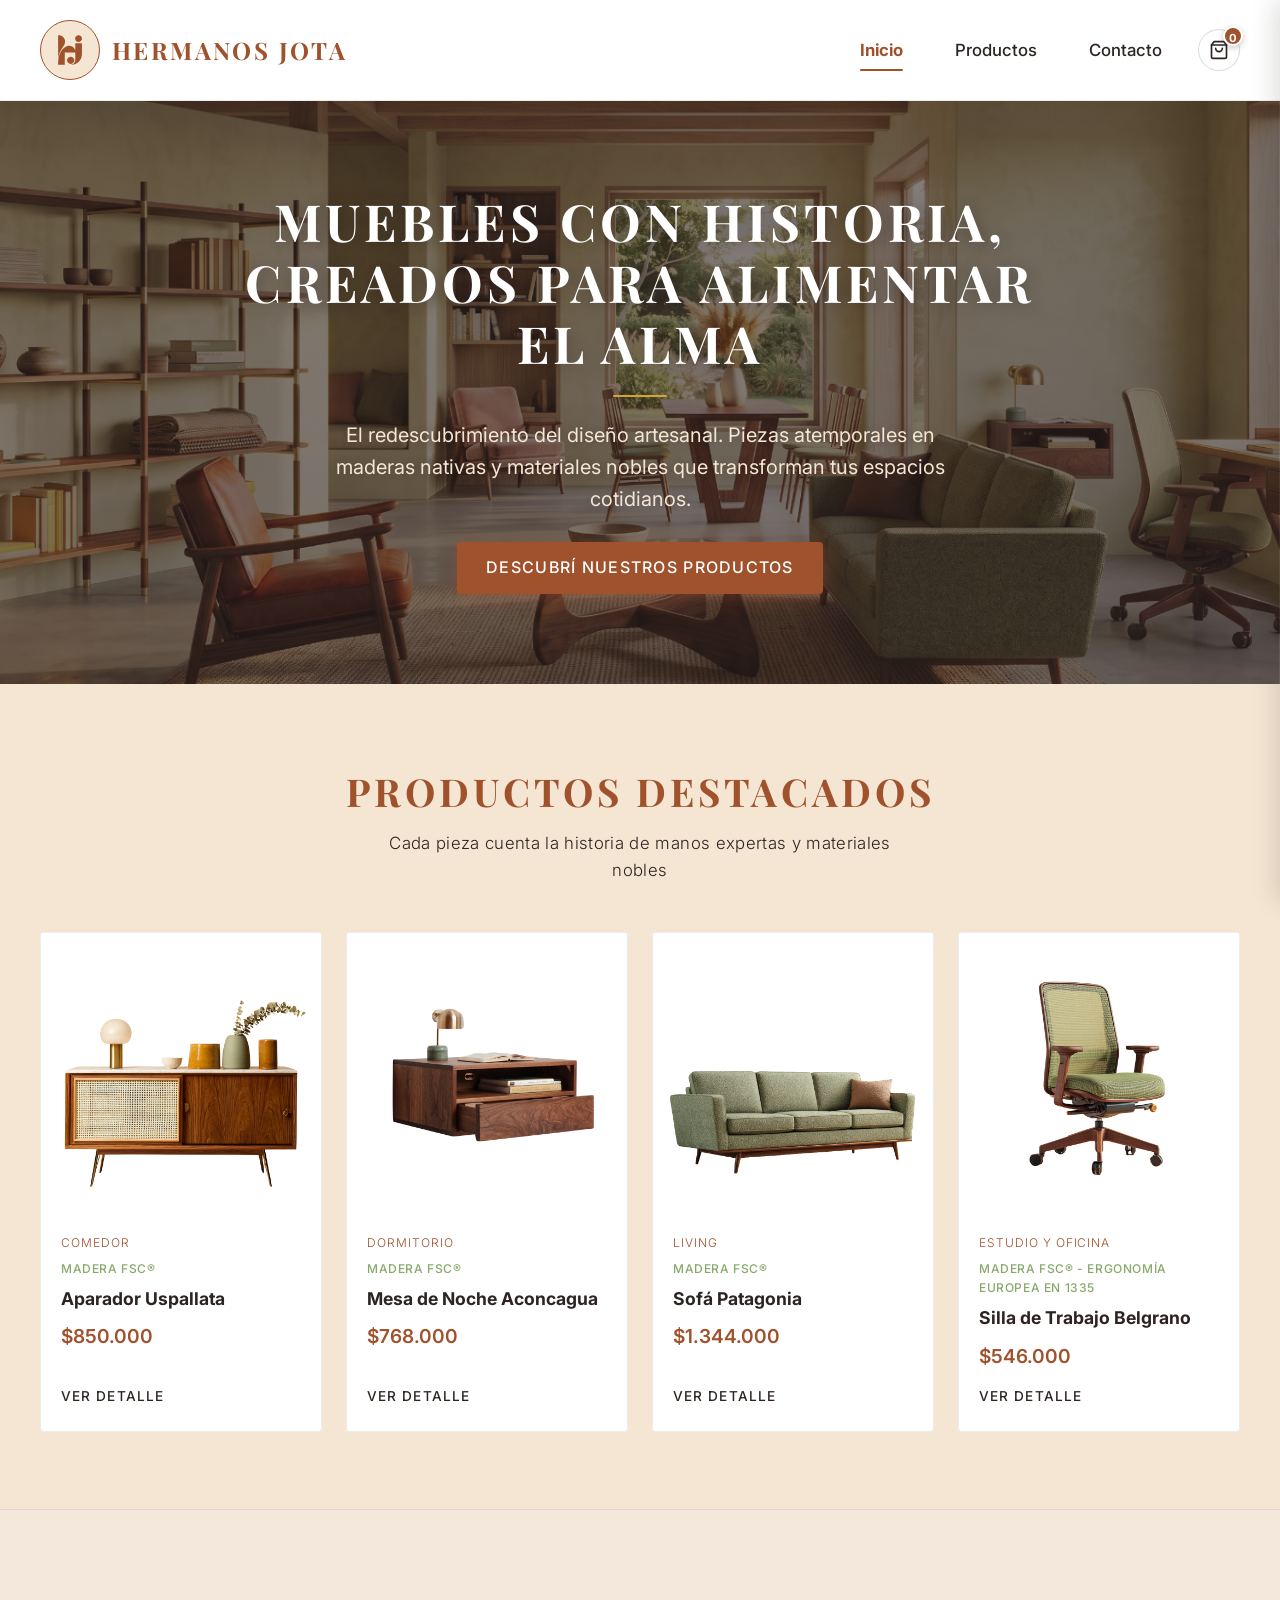
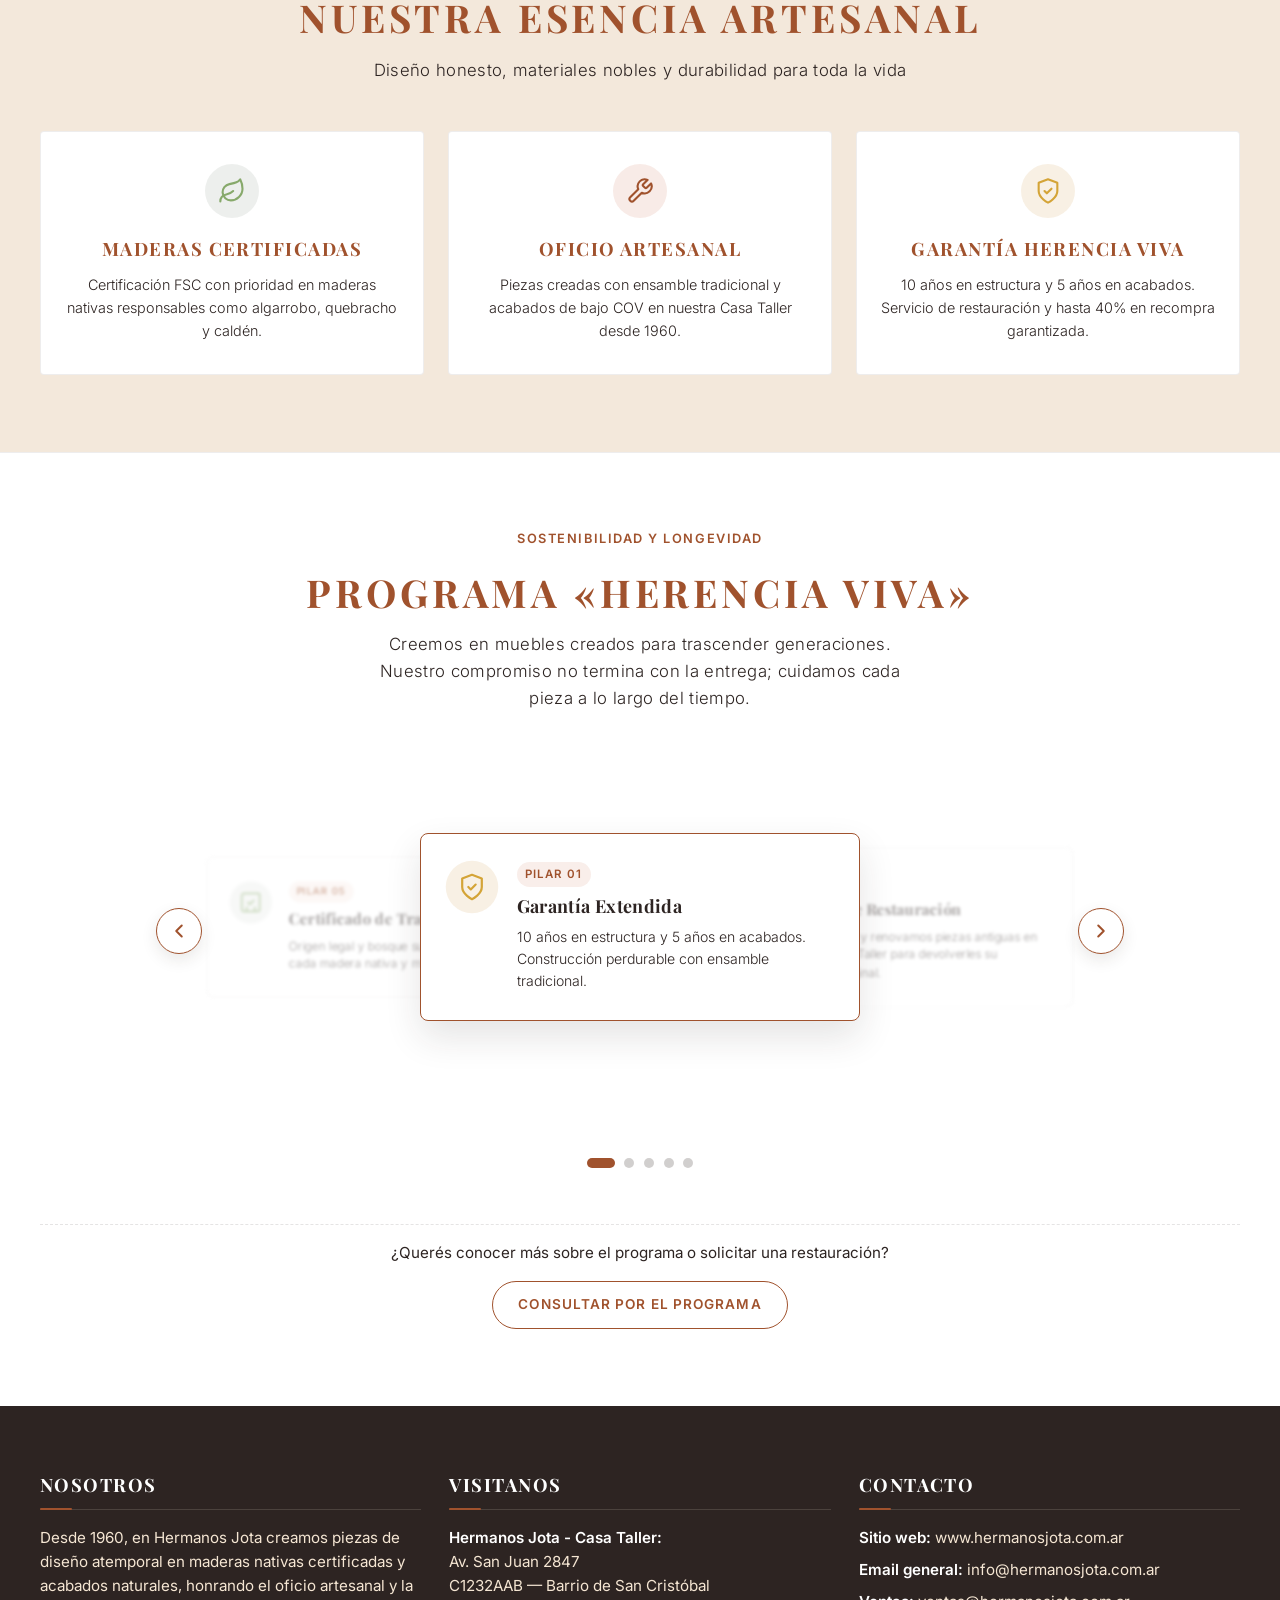
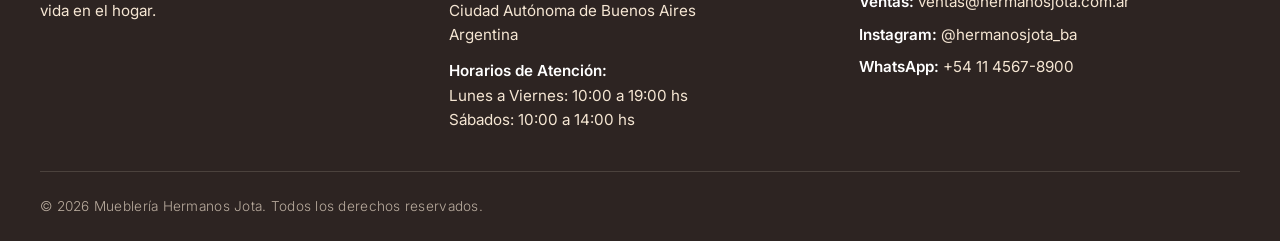
==== commit 758199ca: "feat: agregada animacion del hero banner con fines esteticos" ====
--- a/index.html
+++ b/index.html
@@ -54,15 +54,18 @@
     <main>
         <!-- Hero Banner Principal -->
         <section class="hero-banner" aria-label="Banner principal">
+            <div class="hero-bg-parallax" id="hero-bg-parallax" aria-hidden="true">
+                <div class="hero-bg-image"></div>
+            </div>
             <div class="hero-container">
-                <!-- Estructura base para el banner principal -->
                 <h1 id="hero-title" class="hero-title">Muebles con historia, creados para alimentar el alma</h1>
+                <div class="hero-divider" aria-hidden="true"></div>
                 <p class="hero-description">
                     El redescubrimiento del diseño artesanal. Piezas atemporales en maderas nativas
                     y materiales nobles que transforman tus espacios cotidianos.
                 </p>
                 <div class="hero-actions">
-                    <a href="productos.html" class="btn-primary">Descubri nuestros productos</a>
+                    <a href="productos.html" class="btn-primary">Descubrí nuestros productos</a>
                 </div>
             </div>
         </section>
--- a/css/views/index.css
+++ b/css/views/index.css
@@ -12,29 +12,49 @@
    ========================================================================== */
 .hero-banner {
    position: relative;
-   background-image: linear-gradient(rgba(45, 36, 34, 0.6), rgba(45, 36, 34, 0.6)),
+   overflow: hidden;
+   min-height: clamp(440px, 62vh, 680px);
+   display: flex;
+   align-items: center;
+   justify-content: center;
+   text-align: center;
+   padding: clamp(3.5rem, 7vw, 6.5rem) clamp(1.5rem, 4vw, 3rem);
+   color: var(--color-blanco);
+}
+
+/* Capa de Fondo Animada y Soporte de Efecto Parallax */
+.hero-bg-parallax {
+   position: absolute;
+   top: -15%;
+   left: 0;
+   width: 100%;
+   height: 130%;
+   z-index: 1;
+   pointer-events: none;
+   will-change: transform;
+}
+
+.hero-bg-image {
+   position: absolute;
+   inset: 0;
+   background-image: linear-gradient(rgba(45, 36, 34, 0.58), rgba(45, 36, 34, 0.65)),
       url('../../assets/img/hero-banner.png');
    background-size: cover;
    background-position: center;
    background-repeat: no-repeat;
-
-   min-height: clamp(420px, 60vh, 650px);
-   display: flex;
-   align-items: center;
-   justify-content: center;
-   text-align: center;
-
-   padding: clamp(3rem, 6vw, 6rem) clamp(1.5rem, 4vw, 3rem);
-   color: var(--color-blanco);
+   animation: heroKenBurns 22s ease-in-out infinite alternate;
+   will-change: transform;
 }
 
 .hero-container {
-   max-width: 800px;
+   position: relative;
+   z-index: 2;
+   max-width: 820px;
    margin: 0 auto;
    display: flex;
    flex-direction: column;
    align-items: center;
-   gap: 1.25rem;
+   gap: 1.15rem;
 }
 
 .hero-title {
@@ -43,7 +63,19 @@
    line-height: 1.2;
    color: var(--color-blanco);
    text-transform: uppercase;
-   letter-spacing: 0.1em;
+   letter-spacing: 0.08em;
+   margin: 0;
+   text-shadow: 0 2px 16px rgba(45, 36, 34, 0.4);
+   animation: heroFadeUp 0.85s cubic-bezier(0.16, 1, 0.3, 1) 0.2s both;
+}
+
+/* Línea Acento Artesanal que se despliega suavemente */
+.hero-divider {
+   height: 2px;
+   background-color: var(--color-vara-oro);
+   border-radius: 2px;
+   margin: 0.1rem auto 0.25rem;
+   animation: heroExpandDivider 0.9s cubic-bezier(0.16, 1, 0.3, 1) 0.4s both;
 }
 
 .hero-description {
@@ -51,6 +83,13 @@
    max-width: 650px;
    color: var(--color-alabastro-calido);
    line-height: 1.6;
+   margin: 0;
+   text-shadow: 0 1px 8px rgba(45, 36, 34, 0.3);
+   animation: heroFadeUp 0.85s cubic-bezier(0.16, 1, 0.3, 1) 0.55s both;
+}
+
+.hero-actions {
+   animation: heroFadeUp 0.85s cubic-bezier(0.16, 1, 0.3, 1) 0.75s both;
 }
 
 .btn-primary {
@@ -62,15 +101,73 @@
    font-weight: 500;
    text-transform: uppercase;
    letter-spacing: 0.08em;
-   padding: 0.85rem 1.8rem;
+   padding: 0.85rem 1.85rem;
    border-radius: 4px;
    margin-top: 0.5rem;
-   transition: background-color 0.2s ease, transform 0.2s ease;
+   box-shadow: 0 4px 18px rgba(196, 90, 56, 0.32);
+   transition: background-color 0.25s ease, transform 0.25s ease, box-shadow 0.25s ease;
 }
 
 .btn-primary:hover {
    background-color: var(--color-vara-oro);
-   transform: translateY(-2px);
+   transform: translateY(-3px);
+   box-shadow: 0 8px 24px rgba(212, 163, 89, 0.4);
+}
+
+.btn-primary:active {
+   transform: translateY(0);
+}
+
+/* Keyframes de Entrada y Respiración Ambiental */
+@keyframes heroFadeUp {
+   0% {
+      opacity: 0;
+      transform: translateY(20px);
+   }
+   100% {
+      opacity: 1;
+      transform: translateY(0);
+   }
+}
+
+@keyframes heroExpandDivider {
+   0% {
+      width: 0;
+      opacity: 0;
+   }
+   100% {
+      width: 54px;
+      opacity: 1;
+   }
+}
+
+@keyframes heroKenBurns {
+   0% {
+      transform: scale(1) translate(0, 0);
+   }
+   100% {
+      transform: scale(1.06) translate(-1%, -0.5%);
+   }
+}
+
+/* Accesibilidad: movimiento reducido */
+@media (prefers-reduced-motion: reduce) {
+   .hero-bg-parallax,
+   .hero-bg-image {
+      animation: none;
+      transform: none !important;
+   }
+   .hero-title,
+   .hero-divider,
+   .hero-description,
+   .hero-actions {
+      animation: none;
+      opacity: 1;
+      transform: none;
+   }
+   .hero-divider {
+      width: 54px;
+   }
 }
 
 /* ==========================================================================
